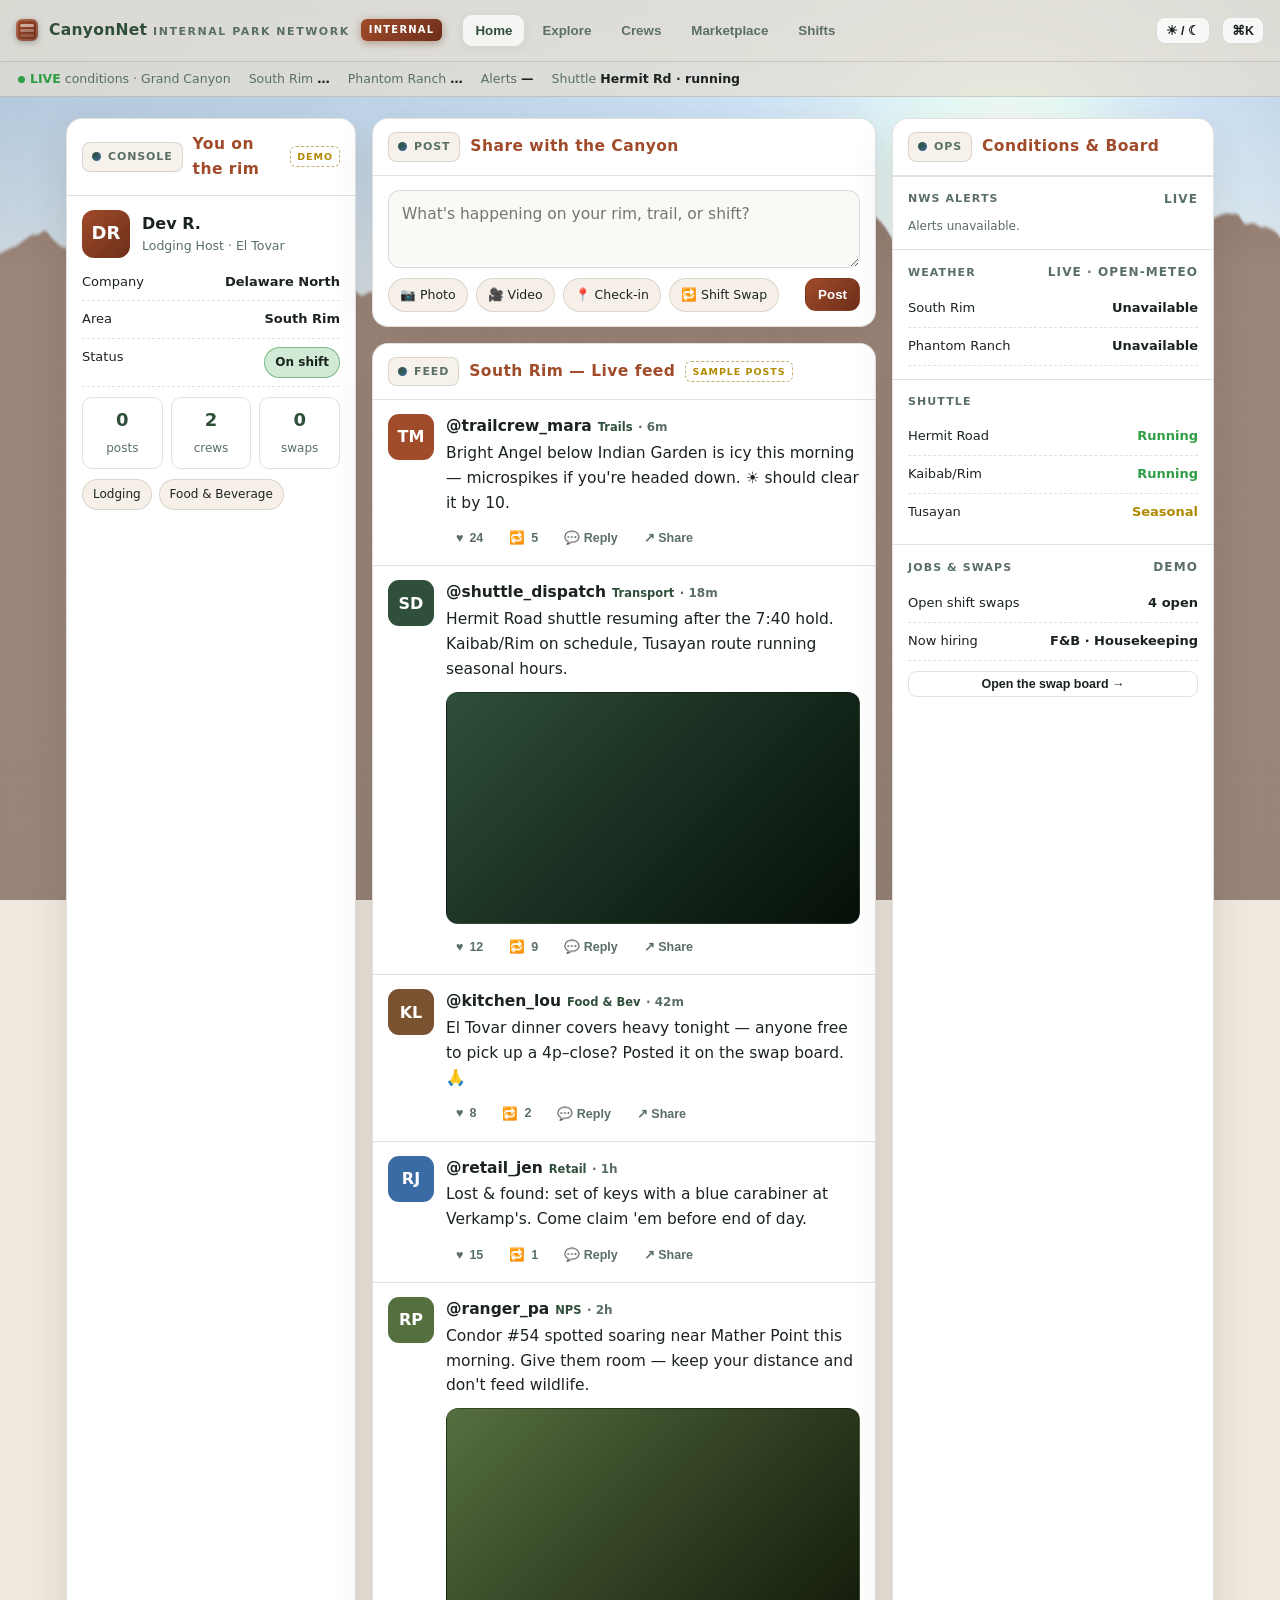
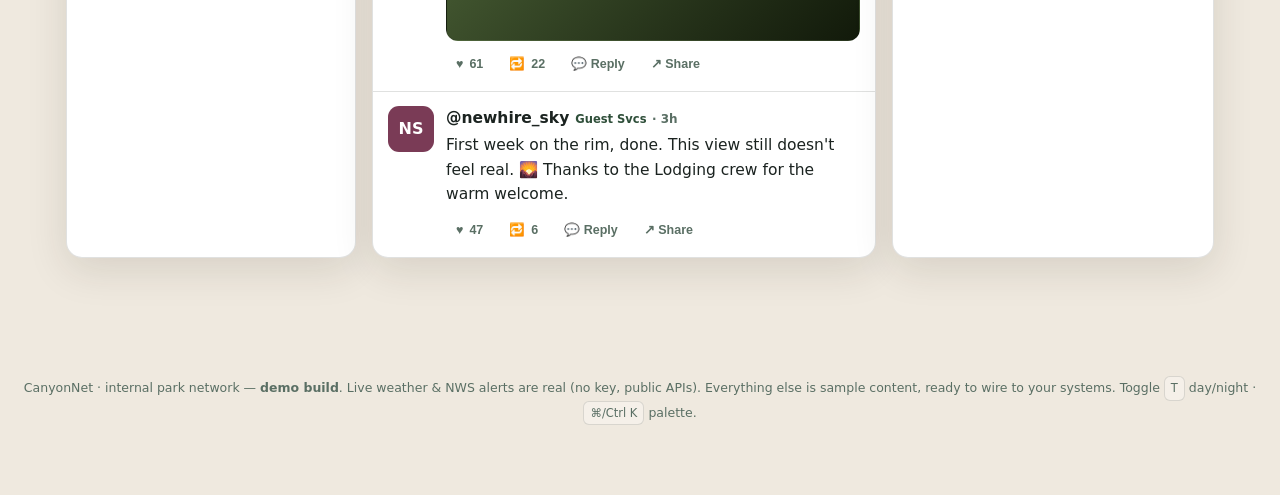
==== canyonOPs.html @ 60fa1580 "canyonOPs: WebGL canyon background + full internal-park-social build-out Rebuilt the ParkOps page in" ====
<!DOCTYPE html>
<html lang="en">
<head>
<meta charset="utf-8" />
<meta name="viewport" content="width=device-width, initial-scale=1" />
<title>CanyonNet — Internal Park Network</title>
<meta name="description" content="CanyonNet — the internal social + operations network for Grand Canyon park staff. Live conditions, crews, shift swaps, marketplace. Demo build." />
<style>
/* =====================================================
   CANYONNET — internal park social + ops
   earth palette · canyon strata · professional
   ===================================================== */
:root{
  --sky:#e9f4ff; --sage:#7aa17b; --juniper:#2f4f3a; --sand:#e6d7c3;
  --canyon:#a04b2a; --canyon-deep:#6d2e1a; --basalt:#1f2523; --paper:#f8f6f1;

  --bg:#efe9df; --bg-2:#e7dfd1; --fg:#1b2320; --muted:#5a6f64;
  --term:#ffffff; --border:rgba(35,45,40,.14);
  --accent1:#2f4f3a; --accent2:#a04b2a; --accent3:#3b6ba5;
  --ok:#2f9e44; --warn:#b08900; --err:#c92a2a;
  --card-shadow:0 12px 40px rgba(40,30,20,.12);
  --scrim:rgba(245,243,237,.46);   /* veil over the canyon so content reads */
}
[data-theme="night"]{
  --bg:#0e1311; --bg-2:#0b100e; --fg:#e9f4ef; --muted:#9fb0a8;
  --term:#121917; --border:rgba(220,235,225,.13);
  --accent1:#9ad9b4; --accent2:#ff9c6f; --accent3:#8cc2ff;
  --card-shadow:0 14px 44px rgba(0,0,0,.5);
  --scrim:rgba(10,14,12,.42);
}
*{box-sizing:border-box}
html,body{height:100%}
body{
  margin:0; color:var(--fg); overflow-x:hidden;
  font:15.5px/1.6 ui-sans-serif,system-ui,-apple-system,"Segoe UI",Roboto,Inter,Arial,"Noto Sans",sans-serif;
  background:var(--bg);
}
/* WebGL canyon sits behind everything; a CSS scrim keeps the UI readable */
#bg{position:fixed; inset:0; width:100%; height:100%; z-index:-2; display:block}
#bg-scrim{position:fixed; inset:0; z-index:-1; pointer-events:none; background:
  linear-gradient(180deg, color-mix(in oklab,var(--bg) 30%, transparent) 0%, var(--scrim) 30%, var(--scrim) 100%);}

/* NAV — park signage */
.nav{position:fixed; inset:0 0 auto 0; height:62px; display:flex; align-items:center; gap:12px;
  padding:0 16px; z-index:50; border-bottom:1px solid var(--border);
  background:color-mix(in oklab,var(--bg-2) 80%, transparent);
  -webkit-backdrop-filter:blur(12px) saturate(1.1); backdrop-filter:blur(12px) saturate(1.1)}
.brand{display:flex; align-items:center; gap:11px; font-weight:900; letter-spacing:.02em; color:var(--accent1)}
.brand .marker{width:22px; height:22px; border-radius:6px;
  background:linear-gradient(135deg,var(--canyon),var(--canyon-deep)); position:relative; flex:none;
  box-shadow:inset 0 0 0 2px rgba(255,255,255,.18), 0 2px 6px rgba(0,0,0,.25)}
.brand .marker::after{content:""; position:absolute; inset:5px 4px auto 4px; height:3px; border-radius:2px;
  background:rgba(255,255,255,.55); box-shadow:0 5px 0 rgba(255,255,255,.32), 0 10px 0 rgba(255,255,255,.18)}
.brand b{font-weight:900}
.brand .sub{font-weight:700; font-size:11px; letter-spacing:.14em; color:var(--muted); text-transform:uppercase}
.pill-internal{font-size:10px; font-weight:900; letter-spacing:.12em; text-transform:uppercase;
  color:#fff; background:linear-gradient(135deg,var(--canyon),var(--canyon-deep));
  padding:3px 8px; border-radius:6px; box-shadow:0 2px 8px rgba(110,46,26,.4)}
.tabs{display:flex; gap:4px; margin-left:8px}
.tab{border:1px solid transparent; background:transparent; color:var(--muted); border-radius:10px;
  padding:8px 12px; font-weight:800; cursor:pointer; transition:.15s}
.tab:hover{color:var(--fg); background:color-mix(in oklab,var(--term) 50%, transparent)}
.tab[aria-current="page"]{color:var(--accent1); background:color-mix(in oklab,var(--term) 70%, transparent);
  border-color:var(--border); box-shadow:0 2px 10px rgba(0,0,0,.06)}
.spacer{flex:1}
.btn{appearance:none; border:1px solid var(--border); color:var(--fg); border-radius:11px; padding:8px 12px;
  font-weight:800; cursor:pointer; background:color-mix(in oklab,var(--term) 78%, transparent); transition:.15s}
.btn:hover{border-color:color-mix(in oklab,var(--accent1) 45%, var(--border)); transform:translateY(-1px)}
.btn.primary{color:#fff; border-color:transparent; background:linear-gradient(135deg,var(--canyon),var(--canyon-deep))}
.btn.sm{padding:5px 9px; font-size:12.5px; border-radius:9px}

/* conditions strip — live, at a glance */
.strip{position:fixed; top:62px; left:0; right:0; z-index:40; display:flex; gap:18px; align-items:center;
  padding:7px 18px; font-size:12.5px; color:var(--muted); border-bottom:1px solid var(--border);
  background:color-mix(in oklab,var(--bg-2) 70%, transparent); backdrop-filter:blur(10px); overflow-x:auto; white-space:nowrap}
.strip b{color:var(--fg)} .strip .live{color:var(--ok); font-weight:900}
.strip .dotpulse{width:7px; height:7px; border-radius:50%; background:var(--ok); display:inline-block; margin-right:5px;
  box-shadow:0 0 0 0 color-mix(in oklab,var(--ok) 70%, transparent); animation:pulse 2.2s infinite}
@keyframes pulse{0%{box-shadow:0 0 0 0 color-mix(in oklab,var(--ok) 60%, transparent)}70%{box-shadow:0 0 0 7px transparent}100%{box-shadow:0 0 0 0 transparent}}

/* LAYOUT */
.main{display:grid; grid-template-columns:1fr; gap:16px; padding:118px 16px 90px; max-width:1180px; margin:0 auto; position:relative; z-index:1}
@media(min-width:980px){ .home{grid-template-columns:290px 1fr 322px} }
.view{display:none} .view.active{display:grid; gap:16px}

/* PANELS / CARDS */
.panel{border:1px solid var(--border); border-radius:16px; background:var(--term); box-shadow:var(--card-shadow)}
.panel>header{display:flex; align-items:center; gap:10px; padding:13px 15px; border-bottom:1px solid var(--border);
  font-weight:900; letter-spacing:.03em; color:var(--accent2)}
.panel .body{padding:14px 15px}
.badge{display:inline-flex; align-items:center; gap:7px; font-size:11px; font-weight:900; letter-spacing:.08em;
  padding:5px 9px; border-radius:8px; border:1px solid var(--border); color:var(--muted);
  background:color-mix(in oklab,var(--sand) 35%, transparent)}
[data-theme="night"] .badge{background:rgba(255,255,255,.05)}
.spark{width:9px; height:9px; border-radius:50%; background:radial-gradient(circle at 30% 30%,var(--accent1),var(--accent3))}
.demo-pill{font-size:9.5px; font-weight:900; letter-spacing:.1em; text-transform:uppercase; color:var(--warn);
  border:1px dashed color-mix(in oklab,var(--warn) 55%, var(--border)); padding:2px 6px; border-radius:6px}

/* console / profile */
.who{display:flex; gap:12px; align-items:center; margin-bottom:6px}
.who .avi{width:48px; height:48px; border-radius:12px; font-weight:900; color:#fff; display:grid; place-items:center; font-size:18px}
.who .name{font-weight:900; font-size:16px} .who .role{color:var(--muted); font-size:12.5px}
.kv{display:flex; justify-content:space-between; gap:8px; padding:8px 0; border-bottom:1px dashed var(--border); font-size:13px}
.kv:last-child{border-bottom:0}
.tag{display:inline-flex; align-items:center; gap:6px; font-size:12px; padding:5px 10px; border-radius:999px;
  border:1px solid var(--border); background:color-mix(in oklab,var(--sand) 38%, transparent)}
[data-theme="night"] .tag{background:rgba(255,255,255,.05)}
.tag.on{background:color-mix(in oklab,var(--ok) 22%, transparent); border-color:color-mix(in oklab,var(--ok) 45%, var(--border)); color:var(--fg)}
.chips{display:flex; flex-wrap:wrap; gap:7px; margin-top:10px}
.small{font-size:12px; color:var(--muted)}
.stat3{display:grid; grid-template-columns:repeat(3,1fr); gap:8px; margin-top:10px; text-align:center}
.stat3 div{border:1px solid var(--border); border-radius:10px; padding:8px 4px}
.stat3 b{display:block; font-size:18px; color:var(--accent1)}

/* COMPOSER */
.composer{display:grid; gap:10px}
.composer textarea{width:100%; min-height:78px; resize:vertical; border:1px solid var(--border); color:var(--fg);
  background:color-mix(in oklab,var(--paper) 65%, transparent); padding:11px 13px; border-radius:12px; outline:none; font:inherit}
.composer textarea:focus{border-color:color-mix(in oklab,var(--accent1) 50%, var(--border))}
.composer .row{display:flex; gap:10px; align-items:center; justify-content:space-between; flex-wrap:wrap}
.pill{display:inline-flex; align-items:center; gap:6px; padding:6px 11px; border:1px solid var(--border); border-radius:999px;
  background:color-mix(in oklab,var(--sand) 38%, transparent); font-size:12.5px; cursor:pointer; transition:.12s}
.pill:hover{border-color:color-mix(in oklab,var(--accent2) 50%, var(--border)); transform:translateY(-1px)}
[data-theme="night"] .pill{background:rgba(255,255,255,.05)}

/* FEED */
.post{display:grid; grid-template-columns:46px 1fr; gap:12px; padding:14px 15px; border-top:1px solid var(--border)}
.post:first-of-type{border-top:0}
.avi{width:46px; height:46px; border-radius:11px; display:grid; place-items:center; color:#fff; font-weight:900; font-size:16px; flex:none}
.handle{font-weight:900} .handle .div{font-weight:700; color:var(--accent1); font-size:11.5px; margin-left:6px}
.meta{color:var(--muted); font-size:12px; font-weight:600}
.post .text{white-space:pre-wrap; word-break:break-word; margin-top:2px}
.post .media{margin-top:10px; border:1px solid var(--border); border-radius:12px; overflow:hidden; aspect-ratio:16/9}
.actions{display:flex; gap:6px; margin-top:9px}
.icon-btn{border:1px solid transparent; background:transparent; color:var(--muted); border-radius:9px; padding:5px 9px;
  font-weight:800; font-size:12.5px; cursor:pointer; transition:.12s; display:inline-flex; gap:6px; align-items:center}
.icon-btn:hover{background:color-mix(in oklab,var(--sand) 40%, transparent); color:var(--fg)}
.icon-btn.liked{color:var(--canyon)}

/* widgets */
.widget{padding:13px 15px; border-top:1px solid var(--border)}
.widget:first-child{border-top:0}
.wtitle{display:flex; align-items:center; justify-content:space-between; font-size:11px; font-weight:900;
  letter-spacing:.1em; text-transform:uppercase; color:var(--muted); margin-bottom:8px}
.alert{font-size:13px; padding:8px 10px; border-radius:9px; border:1px solid color-mix(in oklab,var(--warn) 40%, var(--border));
  background:color-mix(in oklab,var(--warn) 12%, transparent); margin-bottom:6px}

/* grids for crews / marketplace / shifts */
.cardgrid{display:grid; grid-template-columns:repeat(auto-fill,minmax(248px,1fr)); gap:14px}
.tile{border:1px solid var(--border); border-radius:14px; background:var(--term); box-shadow:var(--card-shadow); padding:15px; transition:.15s}
.tile:hover{transform:translateY(-2px); border-color:color-mix(in oklab,var(--accent1) 35%, var(--border))}
.tile h3{margin:0 0 4px; font-size:16px}
.tile .crewicon{width:40px; height:40px; border-radius:11px; display:grid; place-items:center; color:#fff; font-size:20px; margin-bottom:10px}
.shiftrow{display:flex; align-items:center; gap:14px; padding:13px 15px; border-top:1px solid var(--border); flex-wrap:wrap}
.shiftrow:first-of-type{border-top:0}
.shiftrow .when{min-width:120px; font-weight:900}
.shiftrow .what{flex:1; min-width:170px} .shiftrow .what .small{margin-top:2px}
.price{font-weight:900; color:var(--accent2)}

/* command palette */
.palette{position:fixed; inset:0; display:grid; place-items:start center; padding-top:14vh;
  background:rgba(10,12,10,.4); backdrop-filter:blur(8px); z-index:80; opacity:0; pointer-events:none; transition:.15s}
.palette.open{opacity:1; pointer-events:auto}
.palette .panel{width:min(720px,92vw)}
.palette input{width:100%; padding:16px; border:0; outline:0; background:var(--term); color:var(--fg); font:inherit; font-size:16px; border-radius:16px 16px 0 0}
.result{padding:12px 16px; border-top:1px solid var(--border); display:flex; justify-content:space-between; align-items:center; cursor:pointer}
.result:hover{background:color-mix(in oklab,var(--sand) 35%, transparent)}
.kbd{display:inline-block; border:1px solid var(--border); border-radius:6px; padding:2px 6px; font-size:11.5px;
  background:color-mix(in oklab,var(--paper) 60%, transparent)}
[data-theme="night"] .kbd{background:rgba(255,255,255,.05)}

.reveal{opacity:0; transform:translateY(10px); transition:opacity .5s ease, transform .5s ease}
.reveal.in{opacity:1; transform:none}
footer{text-align:center; color:var(--muted); padding:28px 12px 70px; font-size:12.5px}
.fabs{position:fixed; right:14px; bottom:14px; display:grid; gap:10px; z-index:70}
.fab{border:1px solid var(--border); background:color-mix(in oklab,var(--term) 85%, transparent); color:var(--fg);
  border-radius:999px; padding:11px 14px; font-weight:800; cursor:pointer; box-shadow:var(--card-shadow)}
@media(min-width:980px){ .fabs{display:none} }
@media(prefers-reduced-motion:reduce){ *{animation:none!important; transition:none!important} }
</style>
</head>
<body>
<canvas id="bg" aria-hidden="true"></canvas>
<div id="bg-scrim" aria-hidden="true"></div>

<nav class="nav" role="navigation" aria-label="Primary">
  <div class="brand">
    <span class="marker"></span>
    <span><b>CanyonNet</b> <span class="sub">Internal Park Network</span></span>
    <span class="pill-internal">Internal</span>
  </div>
  <div class="tabs" role="tablist" id="tabs">
    <button class="tab" data-view="home" aria-current="page">Home</button>
    <button class="tab" data-view="explore">Explore</button>
    <button class="tab" data-view="crews">Crews</button>
    <button class="tab" data-view="marketplace">Marketplace</button>
    <button class="tab" data-view="shifts">Shifts</button>
  </div>
  <div class="spacer"></div>
  <button id="btnTheme" class="btn sm" title="Toggle Day/Night (T)">☀︎ / ☾</button>
  <button id="btnPalette" class="btn sm" title="Command Palette (⌘/Ctrl+K)">⌘K</button>
</nav>

<div class="strip" id="strip" aria-label="Live conditions">
  <span><span class="dotpulse"></span><span class="live">LIVE</span> conditions · Grand Canyon</span>
  <span>South Rim <b id="sx">…</b></span>
  <span>Phantom Ranch <b id="px">…</b></span>
  <span>Alerts <b id="ax">…</b></span>
  <span>Shuttle <b id="hx">Hermit Rd · running</b></span>
  <span class="small" id="upd"></span>
</div>

<main class="main" id="app">
  <!-- ============ HOME ============ -->
  <div class="view home active" id="view-home">
    <!-- LEFT: console -->
    <aside class="panel reveal">
      <header><span class="badge"><span class="spark"></span> CONSOLE</span> You on the rim <span class="demo-pill" title="Sample profile">demo</span></header>
      <div class="body">
        <div class="who">
          <div class="avi" id="meAvi"></div>
          <div><div class="name" id="meName"></div><div class="role" id="meRole"></div></div>
        </div>
        <div class="kv"><span>Company</span><strong id="meCo"></strong></div>
        <div class="kv"><span>Area</span><strong id="meArea"></strong></div>
        <div class="kv"><span>Status</span><strong class="tag on" id="meStatus"></strong></div>
        <div class="stat3">
          <div><b id="stPosts">0</b><span class="small">posts</span></div>
          <div><b id="stCrews">0</b><span class="small">crews</span></div>
          <div><b id="stSwaps">0</b><span class="small">swaps</span></div>
        </div>
        <div class="chips" id="meCrews"></div>
      </div>
    </aside>

    <!-- CENTER: composer + feed -->
    <section style="display:grid; gap:16px">
      <article class="panel reveal">
        <header><span class="badge"><span class="spark"></span> POST</span> Share with the Canyon</header>
        <div class="body composer">
          <textarea id="composer" placeholder="What's happening on your rim, trail, or shift?"></textarea>
          <div class="row">
            <div style="display:flex; gap:8px; flex-wrap:wrap">
              <span class="pill" data-tag="📷 Photo">📷 Photo</span>
              <span class="pill" data-tag="🎥 Video">🎥 Video</span>
              <span class="pill" data-tag="📍 Check-in">📍 Check-in</span>
              <span class="pill" data-tag="🔁 Shift Swap">🔁 Shift Swap</span>
            </div>
            <button class="btn primary" id="postBtn">Post</button>
          </div>
        </div>
      </article>

      <article class="panel reveal">
        <header><span class="badge"><span class="spark"></span> FEED</span> South Rim — Live feed <span class="demo-pill">sample posts</span></header>
        <div id="feed"></div>
      </article>
    </section>

    <!-- RIGHT: ops -->
    <aside class="panel reveal">
      <header><span class="badge"><span class="spark"></span> OPS</span> Conditions &amp; Board</header>
      <div class="widget">
        <div class="wtitle">NWS Alerts <span class="small">live</span></div>
        <div id="alertsList" class="small">Loading alerts…</div>
      </div>
      <div class="widget">
        <div class="wtitle">Weather <span class="small">live · Open-Meteo</span></div>
        <div class="kv"><span>South Rim</span><strong id="wxSouth">…</strong></div>
        <div class="kv"><span>Phantom Ranch</span><strong id="wxPhantom">…</strong></div>
        <div class="small" id="wxUpdated"></div>
      </div>
      <div class="widget">
        <div class="wtitle">Shuttle</div>
        <div class="kv"><span>Hermit Road</span><strong style="color:var(--ok)">Running</strong></div>
        <div class="kv"><span>Kaibab/Rim</span><strong style="color:var(--ok)">Running</strong></div>
        <div class="kv"><span>Tusayan</span><strong style="color:var(--warn)">Seasonal</strong></div>
      </div>
      <div class="widget">
        <div class="wtitle">Jobs &amp; Swaps <span class="small">demo</span></div>
        <div class="kv"><span>Open shift swaps</span><strong id="wSwaps">—</strong></div>
        <div class="kv"><span>Now hiring</span><strong>F&amp;B · Housekeeping</strong></div>
        <button class="btn sm" style="margin-top:10px; width:100%" data-goto="shifts">Open the swap board →</button>
      </div>
    </aside>
  </div>

  <!-- ============ EXPLORE ============ -->
  <div class="view" id="view-explore">
    <article class="panel reveal">
      <header><span class="badge"><span class="spark"></span> EXPLORE</span> Across the park <span class="demo-pill">demo</span></header>
      <div class="body">
        <div class="wtitle">Trending on the rim</div>
        <div class="chips" id="trending"></div>
        <div class="wtitle" style="margin-top:16px">Divisions</div>
        <div class="cardgrid" id="exploreCrews"></div>
      </div>
    </article>
  </div>

  <!-- ============ CREWS ============ -->
  <div class="view" id="view-crews">
    <article class="panel reveal">
      <header><span class="badge"><span class="spark"></span> CREWS</span> Your divisions &amp; teams <span class="demo-pill">demo</span></header>
      <div class="body"><div class="cardgrid" id="crews"></div></div>
    </article>
  </div>

  <!-- ============ MARKETPLACE ============ -->
  <div class="view" id="view-marketplace">
    <article class="panel reveal">
      <header><span class="badge"><span class="spark"></span> MARKETPLACE</span> Employee classifieds <span class="demo-pill">demo</span></header>
      <div class="body"><div class="cardgrid" id="market"></div></div>
    </article>
  </div>

  <!-- ============ SHIFTS ============ -->
  <div class="view" id="view-shifts">
    <article class="panel reveal">
      <header><span class="badge"><span class="spark"></span> SHIFTS</span> Shift-swap board <span class="demo-pill">demo</span></header>
      <div id="shifts"></div>
    </article>
  </div>
</main>

<footer>
  CanyonNet · internal park network — <b>demo build</b>. Live weather &amp; NWS alerts are real (no key, public APIs). Everything else is sample content, ready to wire to your systems.
  Toggle <span class="kbd">T</span> day/night · <span class="kbd">⌘/Ctrl K</span> palette.
</footer>

<div class="fabs">
  <button class="fab" id="fabTheme">☀︎/☾</button>
  <button class="fab" id="fabPalette">⌘K</button>
</div>

<div class="palette" id="palette" aria-hidden="true">
  <div class="panel">
    <input id="palInput" placeholder="Jump to: home, explore, crews, marketplace, shifts · night/day…" aria-label="Command" />
    <div id="palResults"></div>
  </div>
</div>

<script>
/* =========================================================
   1. WebGL canyon background — layered ridge silhouettes
      receding into haze, soft sun, drifting dust.
      Day/night aware, subtle mouse parallax, perf-capped.
   ========================================================= */
(function(){
  const cv = document.getElementById('bg');
  const gl = cv.getContext('webgl', {antialias:false, alpha:false, powerPreference:'low-power'});
  if(!gl){ document.body.style.background='linear-gradient(180deg,var(--bg),var(--bg-2))'; return; }

  const vsrc = `attribute vec2 p; void main(){ gl_Position = vec4(p,0.,1.); }`;
  const fsrc = `
  precision highp float;
  uniform vec2 res; uniform float t; uniform float night; uniform vec2 mouse;

  float hash(float n){ return fract(sin(n)*43758.5453123); }
  float vnoise(float x){ float i=floor(x), f=fract(x); float u=f*f*(3.-2.*f);
    return mix(hash(i), hash(i+1.), u); }
  float fbm(float x){ float s=0., a=.5; for(int i=0;i<5;i++){ s+=a*vnoise(x); x*=2.02; a*=.5; } return s; }

  void main(){
    vec2 uv = gl_FragCoord.xy/res;            // 0..1, y up
    float aspect = res.x/res.y;

    // ---- sky gradient (day vs night) ----
    vec3 dayTop = vec3(0.62,0.78,0.95), dayHaze = vec3(0.93,0.86,0.74);
    vec3 nitTop = vec3(0.03,0.05,0.08), nitHaze = vec3(0.10,0.12,0.14);
    vec3 top  = mix(dayTop, nitTop, night);
    vec3 haze = mix(dayHaze, nitHaze, night);
    vec3 col = mix(haze, top, smoothstep(0.18, 1.0, uv.y));

    // ---- sun / moon glow ----
    vec2 sun = vec2(0.78 + mouse.x*0.02, 0.82);
    float d = distance(vec2(uv.x*aspect, uv.y), vec2(sun.x*aspect, sun.y));
    vec3 sunCol = mix(vec3(1.0,0.96,0.86), vec3(0.7,0.78,0.95), night);
    col += sunCol * (0.35*exp(-d*6.0) + 0.12*exp(-d*1.6)) * (1.0-0.4*night);

    // ---- layered canyon ridges, far -> near ----
    // each layer: a noisy horizon line; below it = strata color, hazed by depth.
    const int N = 6;
    for(int i=0;i<N;i++){
      float fi = float(i);
      float depth = fi/float(N-1);                 // 0 far .. 1 near
      float par = (mouse.x-0.5) * (0.012 + depth*0.05); // parallax
      float drift = t*0.006*(0.3+depth);
      float freq = 2.2 + fi*1.7;
      float base = 0.30 + 0.085*fi;                // higher layers sit lower
      float h = base + (0.10 - depth*0.02) * (fbm((uv.x+par+drift)*freq + fi*13.7) - 0.5)*2.0;
      float edge = smoothstep(h+0.004, h-0.004, uv.y); // 1 below the ridge
      // strata palette from rim (sandy) down to deep canyon
      vec3 near = mix(vec3(0.63,0.40,0.24), vec3(0.34,0.18,0.11), depth);
      vec3 far  = mix(vec3(0.55,0.45,0.40), vec3(0.20,0.13,0.10), depth);
      vec3 rock = mix(far, near, depth);
      rock = mix(rock, rock*vec3(0.5,0.55,0.6), night*0.7);  // cool the rock at night
      // depth haze: far layers blend toward the sky haze
      rock = mix(haze*mix(1.0,0.5,night), rock, 0.30+0.70*depth);
      col = mix(col, rock, edge);
    }

    // ---- drifting dust / grain ----
    float g = vnoise((uv.x*res.x + floor(t*30.0))*0.7) * vnoise((uv.y*res.y)*1.3);
    col += (g-0.5)*0.018;

    // gentle vignette
    col *= 1.0 - 0.18*pow(distance(uv, vec2(0.5))*1.25, 2.0);

    gl_FragColor = vec4(col, 1.0);
  }`;

  function sh(type, src){ const s=gl.createShader(type); gl.shaderSource(s,src); gl.compileShader(s);
    if(!gl.getShaderParameter(s,gl.COMPILE_STATUS)) console.warn(gl.getShaderInfoLog(s)); return s; }
  const prog = gl.createProgram();
  gl.attachShader(prog, sh(gl.VERTEX_SHADER, vsrc));
  gl.attachShader(prog, sh(gl.FRAGMENT_SHADER, fsrc));
  gl.linkProgram(prog); gl.useProgram(prog);
  const buf = gl.createBuffer(); gl.bindBuffer(gl.ARRAY_BUFFER, buf);
  gl.bufferData(gl.ARRAY_BUFFER, new Float32Array([-1,-1, 3,-1, -1,3]), gl.STATIC_DRAW);
  const loc = gl.getAttribLocation(prog,'p'); gl.enableVertexAttribArray(loc); gl.vertexAttribPointer(loc,2,gl.FLOAT,false,0,0);
  const uRes=gl.getUniformLocation(prog,'res'), uT=gl.getUniformLocation(prog,'t'),
        uNight=gl.getUniformLocation(prog,'night'), uMouse=gl.getUniformLocation(prog,'mouse');

  let mx=0.5, my=0.5, mtx=0.5;
  addEventListener('mousemove', e=>{ mtx = e.clientX/innerWidth; }, {passive:true});
  let dpr=Math.min(devicePixelRatio||1, 1.6);
  function resize(){ cv.width=Math.floor(innerWidth*dpr); cv.height=Math.floor(innerHeight*dpr);
    gl.viewport(0,0,cv.width,cv.height); }
  addEventListener('resize', resize); resize();

  let running=true; document.addEventListener('visibilitychange', ()=>{ running=!document.hidden; if(running) loop(0); });
  const start=performance.now();
  function loop(now){
    if(!running) return;
    mx += (mtx-mx)*0.04;                              // ease parallax
    const night = document.documentElement.getAttribute('data-theme')==='night' ? 1.0 : 0.0;
    // smooth night transition
    loop._n = (loop._n===undefined)? night : loop._n + (night-loop._n)*0.06;
    gl.uniform2f(uRes, cv.width, cv.height);
    gl.uniform1f(uT, (now-start)/1000);
    gl.uniform1f(uNight, loop._n);
    gl.uniform2f(uMouse, mx, my);
    gl.drawArrays(gl.TRIANGLES,0,3);
    requestAnimationFrame(loop);
  }
  requestAnimationFrame(loop);
})();

/* =========================================================
   2. Demo data  (sample only — wire to real systems later)
   ========================================================= */
const ME = { name:"Dev R.", initials:"DR", role:"Lodging Host · El Tovar",
  company:"Delaware North", area:"South Rim", status:"On shift",
  color:"linear-gradient(135deg,#a04b2a,#6d2e1a)", crews:["Lodging","Food & Beverage"] };

const COLORS = ["#a04b2a","#2f4f3a","#3b6ba5","#7a5230","#566f3f","#7a3b56","#3f6f6a"];
let POSTS = [
  {h:"trailcrew_mara", n:"Mara K.", div:"Trails", c:0, t:"6m",
    x:"Bright Angel below Indian Garden is icy this morning — microspikes if you're headed down. ☀️ should clear it by 10.", l:24, r:5, media:0},
  {h:"shuttle_dispatch", n:"Ops Note", div:"Transport", c:1, t:"18m",
    x:"Hermit Road shuttle resuming after the 7:40 hold. Kaibab/Rim on schedule, Tusayan route running seasonal hours.", l:12, r:9, media:1},
  {h:"kitchen_lou", n:"Lou P.", div:"Food & Bev", c:3, t:"42m",
    x:"El Tovar dinner covers heavy tonight — anyone free to pick up a 4p–close? Posted it on the swap board. 🙏", l:8, r:2, media:0},
  {h:"retail_jen", n:"Jen A.", div:"Retail", c:2, t:"1h",
    x:"Lost & found: set of keys with a blue carabiner at Verkamp's. Come claim 'em before end of day.", l:15, r:1, media:0},
  {h:"ranger_pa", n:"Ranger Pa", div:"NPS", c:4, t:"2h",
    x:"Condor #54 spotted soaring near Mather Point this morning. Give them room — keep your distance and don't feed wildlife.", l:61, r:22, media:1},
  {h:"newhire_sky", n:"Sky T.", div:"Guest Svcs", c:5, t:"3h",
    x:"First week on the rim, done. This view still doesn't feel real. 🌄 Thanks to the Lodging crew for the warm welcome.", l:47, r:6, media:0},
];

const CREWS = [
  {n:"Lodging & Front Desk", i:"🏨", m:128, c:0, d:"El Tovar · Bright Angel · Maswik · Yavapai"},
  {n:"Food & Beverage", i:"🍽️", m:163, c:1, d:"Dining rooms, cafés, delis & catering"},
  {n:"Trails & Maintenance", i:"⛏️", m:54, c:2, d:"Rim trails, facilities & grounds"},
  {n:"Shuttle & Transport", i:"🚌", m:39, c:3, d:"Hermit · Kaibab/Rim · Village · Tusayan"},
  {n:"Retail & Gifts", i:"🛍️", m:71, c:4, d:"Verkamp's, gift shops & galleries"},
  {n:"Guest Services", i:"🛎️", m:96, c:5, d:"Concierge, tours & the front line"},
  {n:"Housekeeping", i:"🧺", m:142, c:6, d:"Rooms, public spaces & laundry"},
];

const MARKET = [
  {t:"Dorm room swap", p:"South Rim → Trailer Village", by:"@kitchen_lou", tag:"Housing", c:1},
  {t:"Osprey Atmos 48L pack", p:"$90", by:"@trailcrew_mara", tag:"Gear", c:2},
  {t:"Rideshare to Flagstaff", p:"Fri 5pm · 2 seats", by:"@retail_jen", tag:"Rides", c:4},
  {t:"Mini fridge, works great", p:"$40", by:"@newhire_sky", tag:"For sale", c:5},
  {t:"ISO winter boots W9", p:"Will trade / buy", by:"@shuttle_dispatch", tag:"Wanted", c:3},
  {t:"Free firewood, Mather lot", p:"Free", by:"@ranger_pa", tag:"Free", c:0},
];

let SHIFTS = [
  {w:"Sat · 4p–close", what:"El Tovar Dining — server", by:"@kitchen_lou", div:"Food & Bev", c:1, claimed:false},
  {w:"Sun · 6a–2p", what:"Bright Angel — front desk", by:"@lodging_ria", div:"Lodging", c:0, claimed:false},
  {w:"Wed · 5:30a", what:"Hermit Road — shuttle driver", by:"@shuttle_dispatch", div:"Transport", c:3, claimed:false},
  {w:"Thu · 10a–6p", what:"Verkamp's — retail floor", by:"@retail_jen", div:"Retail", c:4, claimed:false},
];

const TRENDING = ["#brightangel","#shuttlestatus","#shiftswap","#sunrisepoint","#condorwatch","#newhires","#phantomranch","#rimtrail","#staffhousing","#monsoonseason"];

/* =========================================================
   3. Render
   ========================================================= */
const $ = s=>document.querySelector(s), $$=s=>[...document.querySelectorAll(s)];
const avi = (initials,color,size)=>`<div class="avi" style="background:${color}; width:${size||46}px;height:${size||46}px">${initials}</div>`;
const ini = h => h.replace(/[@_]/g,' ').trim().split(' ').slice(0,2).map(w=>w[0]?.toUpperCase()||'').join('');

function renderMe(){
  $('#meAvi').style.background = ME.color; $('#meAvi').textContent = ME.initials;
  $('#meName').textContent = ME.name; $('#meRole').textContent = ME.role;
  $('#meCo').textContent = ME.company; $('#meArea').textContent = ME.area; $('#meStatus').textContent = ME.status;
  $('#meCrews').innerHTML = ME.crews.map(c=>`<span class="tag">${c}</span>`).join('');
  $('#stCrews').textContent = ME.crews.length;
}
function postHTML(p){
  const media = p.media ? `<div class="media" style="background:linear-gradient(135deg, ${COLORS[p.c]}, color-mix(in oklab, ${COLORS[p.c]} 40%, #000))"></div>` : '';
  return `<div class="post">
    ${avi(ini('@'+p.h), COLORS[p.c])}
    <div>
      <div class="handle">@${p.h}<span class="div">${p.div}</span> <span class="meta">· ${p.t}</span></div>
      <div class="text">${escapeHTML(p.x)}</div>${media}
      <div class="actions" data-h="${p.h}">
        <button class="icon-btn act-like">♥ <span>${p.l}</span></button>
        <button class="icon-btn">🔁 <span>${p.r}</span></button>
        <button class="icon-btn">💬 ${p.c2||'Reply'}</button>
        <button class="icon-btn">↗ Share</button>
      </div>
    </div></div>`;
}
function renderFeed(){ $('#feed').innerHTML = POSTS.map(postHTML).join(''); $('#stPosts').textContent = POSTS.filter(p=>p.mine).length; }
function renderCrews(){
  const html = CREWS.map(c=>`<div class="tile">
    <div class="crewicon" style="background:${COLORS[c.c]}">${c.i}</div>
    <h3>${c.n}</h3><div class="small">${c.d}</div>
    <div style="margin-top:10px; display:flex; justify-content:space-between; align-items:center">
      <span class="tag">${c.m} members</span>
      <button class="btn sm">${ME.crews.some(x=>c.n.includes(x))?'Joined ✓':'Join'}</button>
    </div></div>`).join('');
  $('#crews').innerHTML = html; $('#exploreCrews').innerHTML = html;
}
function renderMarket(){
  $('#market').innerHTML = MARKET.map(m=>`<div class="tile">
    <div style="display:flex; justify-content:space-between; align-items:start; gap:8px">
      <h3>${m.t}</h3><span class="tag">${m.tag}</span></div>
    <div class="price" style="margin:6px 0">${m.p}</div>
    <div class="small">Posted by ${m.by}</div>
    <button class="btn sm" style="margin-top:10px; width:100%">Message</button>
  </div>`).join('');
}
function renderShifts(){
  $('#shifts').innerHTML = SHIFTS.map((s,idx)=>`<div class="shiftrow">
    <div class="when">${s.w}</div>
    <div class="what">${s.what}<div class="small">${s.div} · offered by ${s.by}</div></div>
    <button class="btn ${s.claimed?'':'primary'} sm claim" data-i="${idx}" ${s.claimed?'disabled':''}>${s.claimed?'Claimed ✓':'Claim swap'}</button>
  </div>`).join('');
  const open = SHIFTS.filter(s=>!s.claimed).length;
  $('#wSwaps').textContent = open + ' open'; $('#stSwaps').textContent = SHIFTS.filter(s=>s.claimed).length;
}
function renderExplore(){ $('#trending').innerHTML = TRENDING.map(t=>`<span class="tag">${t}</span>`).join(''); }
function escapeHTML(s){ return s.replace(/[&<>]/g, c=>({'&':'&amp;','<':'&lt;','>':'&gt;'}[c])); }

/* =========================================================
   4. Interactions
   ========================================================= */
// post composer
$('#postBtn').onclick = ()=>{
  const ta=$('#composer'); const txt=ta.value.trim(); if(!txt) return;
  POSTS.unshift({h:ME.name.toLowerCase().replace(/[^a-z]/g,'')||'me', n:ME.name, div:ME.crews[0], c:0, t:'now', x:txt, l:0, r:0, media:0, mine:true});
  ta.value=''; renderFeed();
};
$$('.pill[data-tag]').forEach(p=>p.onclick=()=>{ const ta=$('#composer'); ta.value=(ta.value+' '+p.dataset.tag).trim()+' '; ta.focus(); });
// like (event delegation)
$('#feed').addEventListener('click', e=>{
  const b=e.target.closest('.act-like'); if(!b) return;
  const span=b.querySelector('span'); const liked=b.classList.toggle('liked');
  span.textContent = (+span.textContent) + (liked?1:-1);
});
// claim shift
$('#shifts').addEventListener('click', e=>{
  const b=e.target.closest('.claim'); if(!b) return;
  SHIFTS[+b.dataset.i].claimed=true; renderShifts();
});

/* =========================================================
   5. Tabs / views + palette + theme
   ========================================================= */
function show(view){
  $$('.view').forEach(v=>v.classList.toggle('active', v.id==='view-'+view));
  $$('.tab').forEach(t=>t.setAttribute('aria-current', t.dataset.view===view?'page':'false'));
  $$('.reveal').forEach(el=>{ if(el.offsetParent!==null) requestAnimationFrame(()=>el.classList.add('in')); });
  window.scrollTo({top:0, behavior:'smooth'});
}
$('#tabs').addEventListener('click', e=>{ const t=e.target.closest('.tab'); if(t) show(t.dataset.view); });
document.addEventListener('click', e=>{ const g=e.target.closest('[data-goto]'); if(g) show(g.dataset.goto); });

const root=document.documentElement;
function setTheme(n){ if(n==='night') root.setAttribute('data-theme','night'); else root.removeAttribute('data-theme'); localStorage.setItem('canyon_theme',n); }
const saved=localStorage.getItem('canyon_theme'); if(saved) setTheme(saved);
function toggleTheme(){ setTheme(root.getAttribute('data-theme')==='night'?'day':'night'); }
$('#btnTheme').onclick=toggleTheme; $('#fabTheme').onclick=toggleTheme;
addEventListener('keydown', e=>{ if(e.key.toLowerCase()==='t' && !e.metaKey && !e.ctrlKey && e.target.tagName!=='TEXTAREA' && e.target.tagName!=='INPUT') toggleTheme(); });

const palette=$('#palette'), palInput=$('#palInput'), palResults=$('#palResults');
const CMDS=[['Go: Home','home'],['Go: Explore','explore'],['Go: Crews','crews'],['Go: Marketplace','marketplace'],['Go: Shifts','shifts'],['Toggle Night','__night'],['Toggle Day','__day']];
function openPal(){ palette.classList.add('open'); palInput.value=''; renderPal(CMDS); palInput.focus(); }
function closePal(){ palette.classList.remove('open'); }
function renderPal(items){ palResults.innerHTML=items.map(c=>`<div class="result" data-cmd="${c[1]}">${c[0]}<span class="kbd">↵</span></div>`).join('')||'<div class="result">No matches</div>'; }
$('#btnPalette').onclick=openPal; $('#fabPalette').onclick=openPal;
addEventListener('keydown', e=>{ if((e.ctrlKey||e.metaKey)&&e.key.toLowerCase()==='k'){ e.preventDefault(); openPal(); } if(e.key==='Escape') closePal(); });
palInput.addEventListener('input', ()=>{ const q=palInput.value.toLowerCase(); renderPal(CMDS.filter(c=>c[0].toLowerCase().includes(q))); });
palResults.addEventListener('click', e=>{ const r=e.target.closest('.result'); if(r&&r.dataset.cmd) runCmd(r.dataset.cmd); });
palInput.addEventListener('keydown', e=>{ if(e.key==='Enter'){ const r=palResults.querySelector('.result[data-cmd]'); if(r) runCmd(r.dataset.cmd); }});
function runCmd(c){ closePal(); if(c==='__night') setTheme('night'); else if(c==='__day') setTheme('day'); else show(c); }

/* =========================================================
   6. LIVE data — weather (Open-Meteo) + alerts (NWS). No keys.
   ========================================================= */
async function loadWeather(){
  try{
    const tz=Intl.DateTimeFormat().resolvedOptions().timeZone||'America/Phoenix';
    const pts=[{id:'wxSouth',s:'sx',lat:36.0544,lon:-112.1401},{id:'wxPhantom',s:'px',lat:36.0986,lon:-112.0969}];
    for(const p of pts){
      const u=`https://api.open-meteo.com/v1/forecast?latitude=${p.lat}&longitude=${p.lon}&current=temperature_2m,wind_speed_10m&daily=temperature_2m_max,temperature_2m_min&temperature_unit=fahrenheit&wind_speed_unit=mph&timezone=${encodeURIComponent(tz)}`;
      const j=await (await fetch(u)).json();
      const t=Math.round(j.current.temperature_2m), w=Math.round(j.current.wind_speed_10m);
      const hi=Math.round(j.daily.temperature_2m_max[0]), lo=Math.round(j.daily.temperature_2m_min[0]);
      const full=`${t}°F (H ${hi}/L ${lo}) · wind ${w} mph`, brief=`${t}°F`;
      $('#'+p.id).textContent=full; const s=$('#'+p.s); if(s) s.textContent=brief;
      $('#wxUpdated').textContent='Updated '+new Date().toLocaleTimeString();
      $('#upd').textContent='· updated '+new Date().toLocaleTimeString();
    }
  }catch(err){ ['wxSouth','wxPhantom'].forEach(i=>$('#'+i).textContent='Unavailable'); }
}
async function loadAlerts(){
  const el=$('#alertsList');
  try{
    const j=await (await fetch('https://api.weather.gov/alerts/active?point=36.0544,-112.1401',{headers:{'Accept':'application/geo+json'}})).json();
    const f=(j.features||[]).slice(0,4);
    if(!f.length){ el.innerHTML='<span style="color:var(--ok)">✓ No active alerts.</span>'; $('#ax').textContent='none'; return; }
    el.innerHTML=f.map(a=>`<div class="alert">${a.properties?.event||'Alert'} — <span class="small">${a.properties?.headline||''}</span></div>`).join('');
    $('#ax').textContent=f.length+' active';
  }catch(err){ el.textContent='Alerts unavailable.'; $('#ax').textContent='—'; }
}

/* =========================================================
   7. Boot
   ========================================================= */
renderMe(); renderFeed(); renderCrews(); renderMarket(); renderShifts(); renderExplore();
$$('.reveal').forEach(el=>requestAnimationFrame(()=>el.classList.add('in')));
loadWeather(); loadAlerts();
setInterval(loadWeather, 10*60*1000); setInterval(loadAlerts, 15*60*1000);
</script>
</body>
</html>
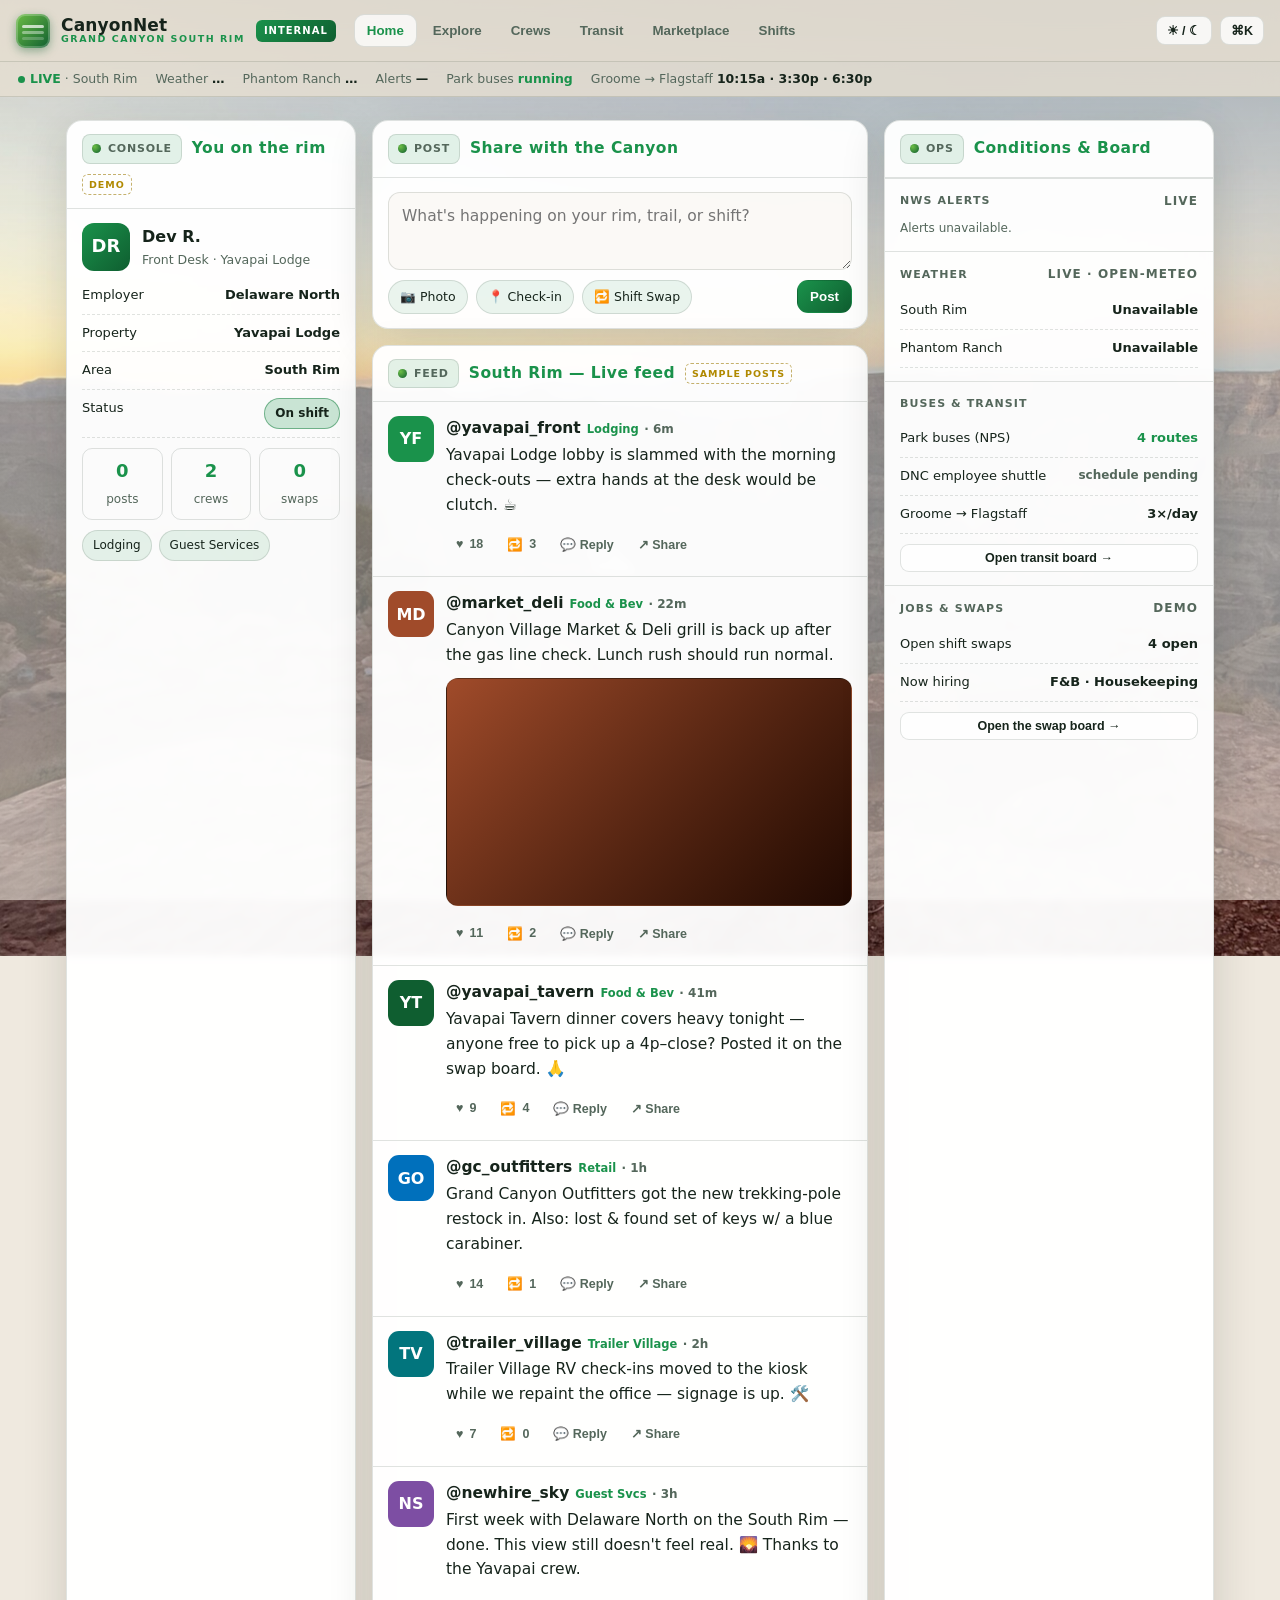
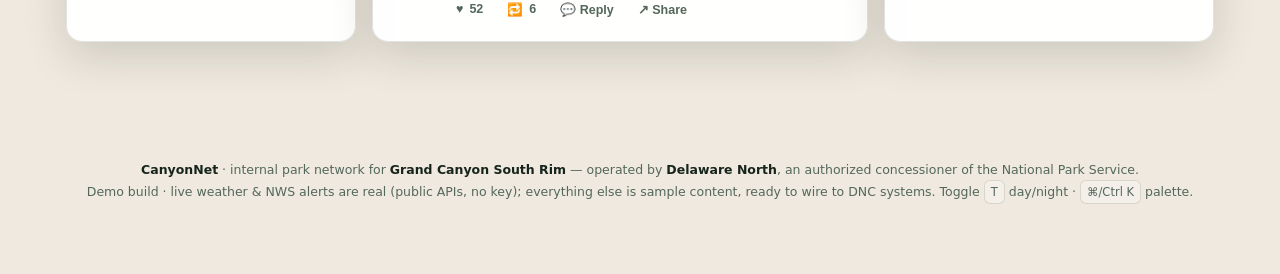
==== commit b54e8e58: "canyonOPs: DNC Grand Canyon branding, real-photo backgrounds, transit split, responsive - Delaware N" ====
--- a/canyonOPs.html
+++ b/canyonOPs.html
@@ -2,109 +2,113 @@
 <html lang="en">
 <head>
 <meta charset="utf-8" />
-<meta name="viewport" content="width=device-width, initial-scale=1" />
-<title>CanyonNet — Internal Park Network</title>
-<meta name="description" content="CanyonNet — the internal social + operations network for Grand Canyon park staff. Live conditions, crews, shift swaps, marketplace. Demo build." />
+<meta name="viewport" content="width=device-width, initial-scale=1, viewport-fit=cover" />
+<title>CanyonNet — Grand Canyon South Rim · Internal Park Network</title>
+<meta name="description" content="CanyonNet — the internal social + operations network for Grand Canyon South Rim staff. Operated by Delaware North. Live conditions, crews, shift swaps, transit, marketplace. Demo build." />
 <style>
 /* =====================================================
    CANYONNET — internal park social + ops
-   earth palette · canyon strata · professional
+   Delaware North · Grand Canyon South Rim branding
    ===================================================== */
 :root{
-  --sky:#e9f4ff; --sage:#7aa17b; --juniper:#2f4f3a; --sand:#e6d7c3;
-  --canyon:#a04b2a; --canyon-deep:#6d2e1a; --basalt:#1f2523; --paper:#f8f6f1;
-
-  --bg:#efe9df; --bg-2:#e7dfd1; --fg:#1b2320; --muted:#5a6f64;
-  --term:#ffffff; --border:rgba(35,45,40,.14);
-  --accent1:#2f4f3a; --accent2:#a04b2a; --accent3:#3b6ba5;
-  --ok:#2f9e44; --warn:#b08900; --err:#c92a2a;
-  --card-shadow:0 12px 40px rgba(40,30,20,.12);
-  --scrim:rgba(245,243,237,.46);   /* veil over the canyon so content reads */
+  /* Delaware North brand */
+  --dnc:#1a924b; --dnc-bright:#6cbd45; --dnc-deep:#0f5e30; --dnc-blue:#0070bc; --dnc-teal:#02757d;
+  /* canyon warmth (secondary) */
+  --canyon:#a04b2a; --canyon-deep:#6d2e1a; --sand:#e6d7c3; --paper:#f8f6f1;
+  /* park bus route colors */
+  --r-blue:#2f6fb0; --r-orange:#e08a1e; --r-red:#c0392b; --r-purple:#7d4ea3;
+
+  --bg:#efe9df; --bg-2:#e7dfd1; --fg:#16241b; --muted:#54675b;
+  --term:#ffffff; --border:rgba(20,40,28,.13);
+  --accent1:var(--dnc); --accent2:var(--canyon); --accent3:var(--dnc-blue);
+  --ok:#1a924b; --warn:#b08900; --err:#c92a2a;
+  --card-shadow:0 14px 44px rgba(30,40,25,.16);
+  --scrim:rgba(244,242,235,.50);
 }
 [data-theme="night"]{
-  --bg:#0e1311; --bg-2:#0b100e; --fg:#e9f4ef; --muted:#9fb0a8;
-  --term:#121917; --border:rgba(220,235,225,.13);
-  --accent1:#9ad9b4; --accent2:#ff9c6f; --accent3:#8cc2ff;
-  --card-shadow:0 14px 44px rgba(0,0,0,.5);
-  --scrim:rgba(10,14,12,.42);
+  --dnc:#5fd08a; --dnc-bright:#8fe07a; --dnc-deep:#1a924b; --dnc-blue:#7fb8ff;
+  --bg:#0c1411; --bg-2:#0a110e; --fg:#e9f4ef; --muted:#9fb3a8;
+  --term:#101a16; --border:rgba(180,220,200,.14);
+  --accent1:var(--dnc); --accent2:#ff9c6f; --accent3:var(--dnc-blue);
+  --ok:#5fd08a; --card-shadow:0 16px 48px rgba(0,0,0,.55);
+  --scrim:rgba(7,12,10,.55);
 }
 *{box-sizing:border-box}
 html,body{height:100%}
-body{
-  margin:0; color:var(--fg); overflow-x:hidden;
-  font:15.5px/1.6 ui-sans-serif,system-ui,-apple-system,"Segoe UI",Roboto,Inter,Arial,"Noto Sans",sans-serif;
-  background:var(--bg);
-}
-/* WebGL canyon sits behind everything; a CSS scrim keeps the UI readable */
-#bg{position:fixed; inset:0; width:100%; height:100%; z-index:-2; display:block}
+body{margin:0; color:var(--fg); overflow-x:hidden;
+  font:15.5px/1.6 ui-sans-serif,system-ui,-apple-system,"Segoe UI",Roboto,Inter,Arial,"Noto Sans",sans-serif; background:var(--bg)}
+
+/* === real Grand Canyon photo background (per theme) + slow Ken Burns drift === */
+#bg{position:fixed; inset:-4%; z-index:-2; background-size:cover; background-position:center 42%;
+  background-image:url('assets/canyon-sunset.jpg'); transform:scale(1.04);
+  animation:kb 46s ease-in-out infinite alternate; will-change:transform}
+[data-theme="night"] #bg{ background-image:url('assets/canyon-dusk.jpg'); background-position:center 30% }
+@keyframes kb{ from{transform:scale(1.04) translate(0,0)} to{transform:scale(1.13) translate(-1.4%,-1.2%)} }
 #bg-scrim{position:fixed; inset:0; z-index:-1; pointer-events:none; background:
-  linear-gradient(180deg, color-mix(in oklab,var(--bg) 30%, transparent) 0%, var(--scrim) 30%, var(--scrim) 100%);}
-
-/* NAV — park signage */
-.nav{position:fixed; inset:0 0 auto 0; height:62px; display:flex; align-items:center; gap:12px;
-  padding:0 16px; z-index:50; border-bottom:1px solid var(--border);
-  background:color-mix(in oklab,var(--bg-2) 80%, transparent);
-  -webkit-backdrop-filter:blur(12px) saturate(1.1); backdrop-filter:blur(12px) saturate(1.1)}
-.brand{display:flex; align-items:center; gap:11px; font-weight:900; letter-spacing:.02em; color:var(--accent1)}
-.brand .marker{width:22px; height:22px; border-radius:6px;
-  background:linear-gradient(135deg,var(--canyon),var(--canyon-deep)); position:relative; flex:none;
-  box-shadow:inset 0 0 0 2px rgba(255,255,255,.18), 0 2px 6px rgba(0,0,0,.25)}
-.brand .marker::after{content:""; position:absolute; inset:5px 4px auto 4px; height:3px; border-radius:2px;
-  background:rgba(255,255,255,.55); box-shadow:0 5px 0 rgba(255,255,255,.32), 0 10px 0 rgba(255,255,255,.18)}
-.brand b{font-weight:900}
-.brand .sub{font-weight:700; font-size:11px; letter-spacing:.14em; color:var(--muted); text-transform:uppercase}
-.pill-internal{font-size:10px; font-weight:900; letter-spacing:.12em; text-transform:uppercase;
-  color:#fff; background:linear-gradient(135deg,var(--canyon),var(--canyon-deep));
-  padding:3px 8px; border-radius:6px; box-shadow:0 2px 8px rgba(110,46,26,.4)}
-.tabs{display:flex; gap:4px; margin-left:8px}
-.tab{border:1px solid transparent; background:transparent; color:var(--muted); border-radius:10px;
-  padding:8px 12px; font-weight:800; cursor:pointer; transition:.15s}
-.tab:hover{color:var(--fg); background:color-mix(in oklab,var(--term) 50%, transparent)}
-.tab[aria-current="page"]{color:var(--accent1); background:color-mix(in oklab,var(--term) 70%, transparent);
-  border-color:var(--border); box-shadow:0 2px 10px rgba(0,0,0,.06)}
+  linear-gradient(180deg, color-mix(in oklab,var(--bg) 35%, transparent), var(--scrim) 26%, var(--scrim) 78%, color-mix(in oklab,var(--bg) 60%, transparent))}
+@media(prefers-reduced-motion:reduce){ #bg{animation:none} }
+
+/* NAV */
+.nav{position:fixed; inset:0 0 auto 0; height:62px; display:flex; align-items:center; gap:12px; padding:0 16px; z-index:50;
+  border-bottom:1px solid var(--border); background:color-mix(in oklab,var(--bg-2) 84%, transparent);
+  -webkit-backdrop-filter:blur(14px) saturate(1.1); backdrop-filter:blur(14px) saturate(1.1)}
+.brand{display:flex; align-items:center; gap:11px; min-width:0}
+.brand .marker{width:34px; height:34px; border-radius:9px; flex:none; position:relative;
+  background:linear-gradient(135deg,var(--dnc-bright),var(--dnc-deep)); box-shadow:inset 0 0 0 2px rgba(255,255,255,.22), 0 3px 10px rgba(15,94,48,.4)}
+.brand .marker::after{content:""; position:absolute; left:6px; right:6px; top:11px; height:3px; border-radius:2px;
+  background:rgba(255,255,255,.7); box-shadow:0 6px 0 rgba(255,255,255,.4), 0 12px 0 rgba(255,255,255,.22)}
+.brand .bt{display:flex; flex-direction:column; line-height:1.05; min-width:0}
+.brand .bt b{font-weight:900; letter-spacing:.01em; color:var(--fg); font-size:17px}
+.brand .sub{font-weight:800; font-size:9.5px; letter-spacing:.16em; color:var(--dnc); text-transform:uppercase}
+.pill-internal{font-size:10px; font-weight:900; letter-spacing:.1em; text-transform:uppercase; color:#fff;
+  background:linear-gradient(135deg,var(--dnc),var(--dnc-deep)); padding:3px 8px; border-radius:6px; flex:none}
+.tabs{display:flex; gap:3px; margin-left:6px; overflow-x:auto; scrollbar-width:none; flex:1}
+.tabs::-webkit-scrollbar{display:none}
+.tab{border:1px solid transparent; background:transparent; color:var(--muted); border-radius:10px; padding:8px 12px;
+  font-weight:800; cursor:pointer; transition:.15s; white-space:nowrap}
+.tab:hover{color:var(--fg); background:color-mix(in oklab,var(--term) 55%, transparent)}
+.tab[aria-current="page"]{color:var(--accent1); background:color-mix(in oklab,var(--term) 75%, transparent); border-color:var(--border)}
 .spacer{flex:1}
-.btn{appearance:none; border:1px solid var(--border); color:var(--fg); border-radius:11px; padding:8px 12px;
-  font-weight:800; cursor:pointer; background:color-mix(in oklab,var(--term) 78%, transparent); transition:.15s}
-.btn:hover{border-color:color-mix(in oklab,var(--accent1) 45%, var(--border)); transform:translateY(-1px)}
-.btn.primary{color:#fff; border-color:transparent; background:linear-gradient(135deg,var(--canyon),var(--canyon-deep))}
-.btn.sm{padding:5px 9px; font-size:12.5px; border-radius:9px}
-
-/* conditions strip — live, at a glance */
+.navbtns{display:flex; gap:8px; flex:none}
+.btn{appearance:none; border:1px solid var(--border); color:var(--fg); border-radius:11px; padding:8px 12px; font-weight:800;
+  cursor:pointer; background:color-mix(in oklab,var(--term) 80%, transparent); transition:.15s; white-space:nowrap}
+.btn:hover{border-color:color-mix(in oklab,var(--accent1) 50%, var(--border)); transform:translateY(-1px)}
+.btn.primary{color:#fff; border-color:transparent; background:linear-gradient(135deg,var(--dnc),var(--dnc-deep))}
+.btn.sm{padding:6px 10px; font-size:12.5px; border-radius:9px}
+
+/* conditions strip */
 .strip{position:fixed; top:62px; left:0; right:0; z-index:40; display:flex; gap:18px; align-items:center;
   padding:7px 18px; font-size:12.5px; color:var(--muted); border-bottom:1px solid var(--border);
-  background:color-mix(in oklab,var(--bg-2) 70%, transparent); backdrop-filter:blur(10px); overflow-x:auto; white-space:nowrap}
+  background:color-mix(in oklab,var(--bg-2) 78%, transparent); backdrop-filter:blur(12px); overflow-x:auto; white-space:nowrap; scrollbar-width:none}
+.strip::-webkit-scrollbar{display:none}
 .strip b{color:var(--fg)} .strip .live{color:var(--ok); font-weight:900}
-.strip .dotpulse{width:7px; height:7px; border-radius:50%; background:var(--ok); display:inline-block; margin-right:5px;
+.dotpulse{width:7px; height:7px; border-radius:50%; background:var(--ok); display:inline-block; margin-right:5px;
   box-shadow:0 0 0 0 color-mix(in oklab,var(--ok) 70%, transparent); animation:pulse 2.2s infinite}
-@keyframes pulse{0%{box-shadow:0 0 0 0 color-mix(in oklab,var(--ok) 60%, transparent)}70%{box-shadow:0 0 0 7px transparent}100%{box-shadow:0 0 0 0 transparent}}
+@keyframes pulse{0%{box-shadow:0 0 0 0 color-mix(in oklab,var(--ok) 55%, transparent)}70%{box-shadow:0 0 0 8px transparent}100%{box-shadow:0 0 0 0 transparent}}
 
 /* LAYOUT */
-.main{display:grid; grid-template-columns:1fr; gap:16px; padding:118px 16px 90px; max-width:1180px; margin:0 auto; position:relative; z-index:1}
-@media(min-width:980px){ .home{grid-template-columns:290px 1fr 322px} }
+.main{display:grid; grid-template-columns:1fr; gap:16px; padding:120px 16px 92px; max-width:1180px; margin:0 auto; position:relative; z-index:1}
+@media(min-width:980px){ .home{grid-template-columns:290px 1fr 330px} }
 .view{display:none} .view.active{display:grid; gap:16px}
 
-/* PANELS / CARDS */
-.panel{border:1px solid var(--border); border-radius:16px; background:var(--term); box-shadow:var(--card-shadow)}
+/* PANELS */
+.panel{border:1px solid var(--border); border-radius:16px; background:color-mix(in oklab,var(--term) 96%, transparent); box-shadow:var(--card-shadow); backdrop-filter:blur(3px)}
 .panel>header{display:flex; align-items:center; gap:10px; padding:13px 15px; border-bottom:1px solid var(--border);
-  font-weight:900; letter-spacing:.03em; color:var(--accent2)}
+  font-weight:900; letter-spacing:.03em; color:var(--accent1); flex-wrap:wrap}
 .panel .body{padding:14px 15px}
-.badge{display:inline-flex; align-items:center; gap:7px; font-size:11px; font-weight:900; letter-spacing:.08em;
-  padding:5px 9px; border-radius:8px; border:1px solid var(--border); color:var(--muted);
-  background:color-mix(in oklab,var(--sand) 35%, transparent)}
-[data-theme="night"] .badge{background:rgba(255,255,255,.05)}
-.spark{width:9px; height:9px; border-radius:50%; background:radial-gradient(circle at 30% 30%,var(--accent1),var(--accent3))}
+.badge{display:inline-flex; align-items:center; gap:7px; font-size:11px; font-weight:900; letter-spacing:.07em; padding:5px 9px;
+  border-radius:8px; border:1px solid var(--border); color:var(--muted); background:color-mix(in oklab,var(--dnc) 12%, transparent)}
+.spark{width:9px; height:9px; border-radius:50%; background:radial-gradient(circle at 30% 30%,var(--dnc-bright),var(--dnc-deep))}
 .demo-pill{font-size:9.5px; font-weight:900; letter-spacing:.1em; text-transform:uppercase; color:var(--warn);
   border:1px dashed color-mix(in oklab,var(--warn) 55%, var(--border)); padding:2px 6px; border-radius:6px}
 
-/* console / profile */
 .who{display:flex; gap:12px; align-items:center; margin-bottom:6px}
-.who .avi{width:48px; height:48px; border-radius:12px; font-weight:900; color:#fff; display:grid; place-items:center; font-size:18px}
+.who .avi{width:48px; height:48px; border-radius:12px; font-weight:900; color:#fff; display:grid; place-items:center; font-size:18px; flex:none}
 .who .name{font-weight:900; font-size:16px} .who .role{color:var(--muted); font-size:12.5px}
 .kv{display:flex; justify-content:space-between; gap:8px; padding:8px 0; border-bottom:1px dashed var(--border); font-size:13px}
 .kv:last-child{border-bottom:0}
 .tag{display:inline-flex; align-items:center; gap:6px; font-size:12px; padding:5px 10px; border-radius:999px;
-  border:1px solid var(--border); background:color-mix(in oklab,var(--sand) 38%, transparent)}
-[data-theme="night"] .tag{background:rgba(255,255,255,.05)}
+  border:1px solid var(--border); background:color-mix(in oklab,var(--dnc) 10%, transparent)}
 .tag.on{background:color-mix(in oklab,var(--ok) 22%, transparent); border-color:color-mix(in oklab,var(--ok) 45%, var(--border)); color:var(--fg)}
 .chips{display:flex; flex-wrap:wrap; gap:7px; margin-top:10px}
 .small{font-size:12px; color:var(--muted)}
@@ -112,128 +116,142 @@
 .stat3 div{border:1px solid var(--border); border-radius:10px; padding:8px 4px}
 .stat3 b{display:block; font-size:18px; color:var(--accent1)}
 
-/* COMPOSER */
 .composer{display:grid; gap:10px}
 .composer textarea{width:100%; min-height:78px; resize:vertical; border:1px solid var(--border); color:var(--fg);
-  background:color-mix(in oklab,var(--paper) 65%, transparent); padding:11px 13px; border-radius:12px; outline:none; font:inherit}
-.composer textarea:focus{border-color:color-mix(in oklab,var(--accent1) 50%, var(--border))}
+  background:color-mix(in oklab,var(--paper) 60%, transparent); padding:11px 13px; border-radius:12px; outline:none; font:inherit}
+[data-theme="night"] .composer textarea{background:rgba(255,255,255,.04)}
+.composer textarea:focus{border-color:color-mix(in oklab,var(--dnc) 55%, var(--border))}
 .composer .row{display:flex; gap:10px; align-items:center; justify-content:space-between; flex-wrap:wrap}
 .pill{display:inline-flex; align-items:center; gap:6px; padding:6px 11px; border:1px solid var(--border); border-radius:999px;
-  background:color-mix(in oklab,var(--sand) 38%, transparent); font-size:12.5px; cursor:pointer; transition:.12s}
-.pill:hover{border-color:color-mix(in oklab,var(--accent2) 50%, var(--border)); transform:translateY(-1px)}
-[data-theme="night"] .pill{background:rgba(255,255,255,.05)}
-
-/* FEED */
+  background:color-mix(in oklab,var(--dnc) 9%, transparent); font-size:12.5px; cursor:pointer; transition:.12s}
+.pill:hover{border-color:color-mix(in oklab,var(--dnc) 50%, var(--border)); transform:translateY(-1px)}
+
 .post{display:grid; grid-template-columns:46px 1fr; gap:12px; padding:14px 15px; border-top:1px solid var(--border)}
 .post:first-of-type{border-top:0}
 .avi{width:46px; height:46px; border-radius:11px; display:grid; place-items:center; color:#fff; font-weight:900; font-size:16px; flex:none}
-.handle{font-weight:900} .handle .div{font-weight:700; color:var(--accent1); font-size:11.5px; margin-left:6px}
+.handle{font-weight:900} .handle .div{font-weight:700; color:var(--dnc); font-size:11.5px; margin-left:6px}
 .meta{color:var(--muted); font-size:12px; font-weight:600}
 .post .text{white-space:pre-wrap; word-break:break-word; margin-top:2px}
 .post .media{margin-top:10px; border:1px solid var(--border); border-radius:12px; overflow:hidden; aspect-ratio:16/9}
-.actions{display:flex; gap:6px; margin-top:9px}
-.icon-btn{border:1px solid transparent; background:transparent; color:var(--muted); border-radius:9px; padding:5px 9px;
-  font-weight:800; font-size:12.5px; cursor:pointer; transition:.12s; display:inline-flex; gap:6px; align-items:center}
-.icon-btn:hover{background:color-mix(in oklab,var(--sand) 40%, transparent); color:var(--fg)}
+.actions{display:flex; gap:4px; margin-top:9px; flex-wrap:wrap}
+.icon-btn{border:1px solid transparent; background:transparent; color:var(--muted); border-radius:9px; padding:6px 9px;
+  font-weight:800; font-size:12.5px; cursor:pointer; transition:.12s; display:inline-flex; gap:6px; align-items:center; min-height:36px}
+.icon-btn:hover{background:color-mix(in oklab,var(--dnc) 12%, transparent); color:var(--fg)}
 .icon-btn.liked{color:var(--canyon)}
 
-/* widgets */
-.widget{padding:13px 15px; border-top:1px solid var(--border)}
-.widget:first-child{border-top:0}
-.wtitle{display:flex; align-items:center; justify-content:space-between; font-size:11px; font-weight:900;
-  letter-spacing:.1em; text-transform:uppercase; color:var(--muted); margin-bottom:8px}
+.widget{padding:13px 15px; border-top:1px solid var(--border)} .widget:first-child{border-top:0}
+.wtitle{display:flex; align-items:center; justify-content:space-between; font-size:11px; font-weight:900; letter-spacing:.1em;
+  text-transform:uppercase; color:var(--muted); margin-bottom:8px}
 .alert{font-size:13px; padding:8px 10px; border-radius:9px; border:1px solid color-mix(in oklab,var(--warn) 40%, var(--border));
   background:color-mix(in oklab,var(--warn) 12%, transparent); margin-bottom:6px}
 
-/* grids for crews / marketplace / shifts */
-.cardgrid{display:grid; grid-template-columns:repeat(auto-fill,minmax(248px,1fr)); gap:14px}
-.tile{border:1px solid var(--border); border-radius:14px; background:var(--term); box-shadow:var(--card-shadow); padding:15px; transition:.15s}
-.tile:hover{transform:translateY(-2px); border-color:color-mix(in oklab,var(--accent1) 35%, var(--border))}
+.cardgrid{display:grid; grid-template-columns:repeat(auto-fill,minmax(232px,1fr)); gap:14px}
+.tile{border:1px solid var(--border); border-radius:14px; background:color-mix(in oklab,var(--term) 96%, transparent); box-shadow:var(--card-shadow); padding:15px; transition:.15s}
+.tile:hover{transform:translateY(-2px); border-color:color-mix(in oklab,var(--dnc) 38%, var(--border))}
 .tile h3{margin:0 0 4px; font-size:16px}
-.tile .crewicon{width:40px; height:40px; border-radius:11px; display:grid; place-items:center; color:#fff; font-size:20px; margin-bottom:10px}
+.tile .crewicon{width:42px; height:42px; border-radius:11px; display:grid; place-items:center; color:#fff; font-size:21px; margin-bottom:10px}
 .shiftrow{display:flex; align-items:center; gap:14px; padding:13px 15px; border-top:1px solid var(--border); flex-wrap:wrap}
 .shiftrow:first-of-type{border-top:0}
-.shiftrow .when{min-width:120px; font-weight:900}
-.shiftrow .what{flex:1; min-width:170px} .shiftrow .what .small{margin-top:2px}
+.shiftrow .when{min-width:118px; font-weight:900}
+.shiftrow .what{flex:1; min-width:160px}
 .price{font-weight:900; color:var(--accent2)}
 
-/* command palette */
-.palette{position:fixed; inset:0; display:grid; place-items:start center; padding-top:14vh;
-  background:rgba(10,12,10,.4); backdrop-filter:blur(8px); z-index:80; opacity:0; pointer-events:none; transition:.15s}
+/* transit */
+.routebar{display:flex; align-items:center; gap:11px; padding:11px 13px; border:1px solid var(--border); border-radius:12px; margin-bottom:9px}
+.routebar .dotc{width:14px; height:14px; border-radius:50%; flex:none; box-shadow:0 0 0 3px color-mix(in oklab, currentColor 22%, transparent)}
+.routebar .rn{font-weight:900} .routebar .rt{flex:1}
+.gtimes{display:grid; grid-template-columns:1fr 1fr; gap:14px; margin-top:6px}
+.gtimes .col{border:1px solid var(--border); border-radius:12px; padding:11px 13px}
+.gtimes .t{display:flex; justify-content:space-between; padding:6px 0; border-bottom:1px dashed var(--border); font-variant-numeric:tabular-nums}
+.gtimes .t:last-child{border-bottom:0}
+.dnc-strap{height:4px; border-radius:4px; background:linear-gradient(90deg,var(--dnc-bright),var(--dnc),var(--dnc-deep)); margin:-14px -15px 14px; border-radius:16px 16px 0 0}
+
+.palette{position:fixed; inset:0; display:grid; place-items:start center; padding-top:14vh; background:rgba(8,12,9,.45);
+  backdrop-filter:blur(8px); z-index:80; opacity:0; pointer-events:none; transition:.15s}
 .palette.open{opacity:1; pointer-events:auto}
 .palette .panel{width:min(720px,92vw)}
 .palette input{width:100%; padding:16px; border:0; outline:0; background:var(--term); color:var(--fg); font:inherit; font-size:16px; border-radius:16px 16px 0 0}
 .result{padding:12px 16px; border-top:1px solid var(--border); display:flex; justify-content:space-between; align-items:center; cursor:pointer}
-.result:hover{background:color-mix(in oklab,var(--sand) 35%, transparent)}
-.kbd{display:inline-block; border:1px solid var(--border); border-radius:6px; padding:2px 6px; font-size:11.5px;
-  background:color-mix(in oklab,var(--paper) 60%, transparent)}
-[data-theme="night"] .kbd{background:rgba(255,255,255,.05)}
+.result:hover{background:color-mix(in oklab,var(--dnc) 12%, transparent)}
+.kbd{display:inline-block; border:1px solid var(--border); border-radius:6px; padding:2px 6px; font-size:11.5px; background:color-mix(in oklab,var(--paper) 55%, transparent)}
 
 .reveal{opacity:0; transform:translateY(10px); transition:opacity .5s ease, transform .5s ease}
 .reveal.in{opacity:1; transform:none}
-footer{text-align:center; color:var(--muted); padding:28px 12px 70px; font-size:12.5px}
-.fabs{position:fixed; right:14px; bottom:14px; display:grid; gap:10px; z-index:70}
-.fab{border:1px solid var(--border); background:color-mix(in oklab,var(--term) 85%, transparent); color:var(--fg);
-  border-radius:999px; padding:11px 14px; font-weight:800; cursor:pointer; box-shadow:var(--card-shadow)}
-@media(min-width:980px){ .fabs{display:none} }
+footer{text-align:center; color:var(--muted); padding:26px 14px 70px; font-size:12.5px; position:relative; z-index:1}
+footer b{color:var(--fg)}
+.fabs{position:fixed; right:14px; bottom:14px; display:none; gap:10px; z-index:70}
+.fab{border:1px solid var(--border); background:color-mix(in oklab,var(--term) 88%, transparent); color:var(--fg);
+  border-radius:999px; padding:12px 15px; font-weight:800; cursor:pointer; box-shadow:var(--card-shadow)}
+
+/* ===== RESPONSIVE — phone & tablet ===== */
+@media(max-width:980px){
+  .navbtns{display:none} .fabs{display:grid}
+}
+@media(max-width:720px){
+  .nav{height:56px; padding:0 11px; gap:9px}
+  .brand .bt .sub{display:none}
+  .brand .marker{width:30px; height:30px}
+  .pill-internal{display:none}
+  .strip{top:56px; gap:13px; padding:6px 12px; font-size:12px}
+  .main{padding:104px 11px 84px}
+  .cardgrid{grid-template-columns:1fr}
+  .gtimes{grid-template-columns:1fr}
+  h3{font-size:15.5px}
+}
+@media(max-width:380px){ .brand .bt b{font-size:15.5px} .tab{padding:7px 9px} }
 @media(prefers-reduced-motion:reduce){ *{animation:none!important; transition:none!important} }
 </style>
 </head>
 <body>
-<canvas id="bg" aria-hidden="true"></canvas>
+<div id="bg" aria-hidden="true"></div>
 <div id="bg-scrim" aria-hidden="true"></div>
 
 <nav class="nav" role="navigation" aria-label="Primary">
   <div class="brand">
     <span class="marker"></span>
-    <span><b>CanyonNet</b> <span class="sub">Internal Park Network</span></span>
+    <span class="bt"><b>CanyonNet</b><span class="sub">Grand Canyon South Rim</span></span>
     <span class="pill-internal">Internal</span>
   </div>
   <div class="tabs" role="tablist" id="tabs">
     <button class="tab" data-view="home" aria-current="page">Home</button>
     <button class="tab" data-view="explore">Explore</button>
     <button class="tab" data-view="crews">Crews</button>
+    <button class="tab" data-view="transit">Transit</button>
     <button class="tab" data-view="marketplace">Marketplace</button>
     <button class="tab" data-view="shifts">Shifts</button>
   </div>
-  <div class="spacer"></div>
-  <button id="btnTheme" class="btn sm" title="Toggle Day/Night (T)">☀︎ / ☾</button>
-  <button id="btnPalette" class="btn sm" title="Command Palette (⌘/Ctrl+K)">⌘K</button>
+  <div class="navbtns">
+    <button id="btnTheme" class="btn sm" title="Day/Night (T)">☀︎ / ☾</button>
+    <button id="btnPalette" class="btn sm" title="Command Palette (⌘/Ctrl+K)">⌘K</button>
+  </div>
 </nav>
 
 <div class="strip" id="strip" aria-label="Live conditions">
-  <span><span class="dotpulse"></span><span class="live">LIVE</span> conditions · Grand Canyon</span>
-  <span>South Rim <b id="sx">…</b></span>
+  <span><span class="dotpulse"></span><span class="live">LIVE</span> · South Rim</span>
+  <span>Weather <b id="sx">…</b></span>
   <span>Phantom Ranch <b id="px">…</b></span>
   <span>Alerts <b id="ax">…</b></span>
-  <span>Shuttle <b id="hx">Hermit Rd · running</b></span>
+  <span>Park buses <b style="color:var(--ok)">running</b></span>
+  <span>Groome → Flagstaff <b>10:15a · 3:30p · 6:30p</b></span>
   <span class="small" id="upd"></span>
 </div>
 
 <main class="main" id="app">
   <!-- ============ HOME ============ -->
   <div class="view home active" id="view-home">
-    <!-- LEFT: console -->
     <aside class="panel reveal">
-      <header><span class="badge"><span class="spark"></span> CONSOLE</span> You on the rim <span class="demo-pill" title="Sample profile">demo</span></header>
+      <header><span class="badge"><span class="spark"></span> CONSOLE</span> You on the rim <span class="demo-pill">demo</span></header>
       <div class="body">
-        <div class="who">
-          <div class="avi" id="meAvi"></div>
-          <div><div class="name" id="meName"></div><div class="role" id="meRole"></div></div>
-        </div>
-        <div class="kv"><span>Company</span><strong id="meCo"></strong></div>
+        <div class="who"><div class="avi" id="meAvi"></div><div><div class="name" id="meName"></div><div class="role" id="meRole"></div></div></div>
+        <div class="kv"><span>Employer</span><strong id="meCo"></strong></div>
+        <div class="kv"><span>Property</span><strong id="meProp"></strong></div>
         <div class="kv"><span>Area</span><strong id="meArea"></strong></div>
         <div class="kv"><span>Status</span><strong class="tag on" id="meStatus"></strong></div>
-        <div class="stat3">
-          <div><b id="stPosts">0</b><span class="small">posts</span></div>
-          <div><b id="stCrews">0</b><span class="small">crews</span></div>
-          <div><b id="stSwaps">0</b><span class="small">swaps</span></div>
-        </div>
+        <div class="stat3"><div><b id="stPosts">0</b><span class="small">posts</span></div><div><b id="stCrews">0</b><span class="small">crews</span></div><div><b id="stSwaps">0</b><span class="small">swaps</span></div></div>
         <div class="chips" id="meCrews"></div>
       </div>
     </aside>
 
-    <!-- CENTER: composer + feed -->
     <section style="display:grid; gap:16px">
       <article class="panel reveal">
         <header><span class="badge"><span class="spark"></span> POST</span> Share with the Canyon</header>
@@ -242,7 +260,6 @@
           <div class="row">
             <div style="display:flex; gap:8px; flex-wrap:wrap">
               <span class="pill" data-tag="📷 Photo">📷 Photo</span>
-              <span class="pill" data-tag="🎥 Video">🎥 Video</span>
               <span class="pill" data-tag="📍 Check-in">📍 Check-in</span>
               <span class="pill" data-tag="🔁 Shift Swap">🔁 Shift Swap</span>
             </div>
@@ -250,14 +267,12 @@
           </div>
         </div>
       </article>
-
       <article class="panel reveal">
         <header><span class="badge"><span class="spark"></span> FEED</span> South Rim — Live feed <span class="demo-pill">sample posts</span></header>
         <div id="feed"></div>
       </article>
     </section>
 
-    <!-- RIGHT: ops -->
     <aside class="panel reveal">
       <header><span class="badge"><span class="spark"></span> OPS</span> Conditions &amp; Board</header>
       <div class="widget">
@@ -271,10 +286,11 @@
         <div class="small" id="wxUpdated"></div>
       </div>
       <div class="widget">
-        <div class="wtitle">Shuttle</div>
-        <div class="kv"><span>Hermit Road</span><strong style="color:var(--ok)">Running</strong></div>
-        <div class="kv"><span>Kaibab/Rim</span><strong style="color:var(--ok)">Running</strong></div>
-        <div class="kv"><span>Tusayan</span><strong style="color:var(--warn)">Seasonal</strong></div>
+        <div class="wtitle">Buses &amp; Transit</div>
+        <div class="kv"><span>Park buses (NPS)</span><strong style="color:var(--ok)">4 routes</strong></div>
+        <div class="kv"><span>DNC employee shuttle</span><strong class="small">schedule pending</strong></div>
+        <div class="kv"><span>Groome → Flagstaff</span><strong>3×/day</strong></div>
+        <button class="btn sm" style="margin-top:10px; width:100%" data-goto="transit">Open transit board →</button>
       </div>
       <div class="widget">
         <div class="wtitle">Jobs &amp; Swaps <span class="small">demo</span></div>
@@ -288,11 +304,11 @@
   <!-- ============ EXPLORE ============ -->
   <div class="view" id="view-explore">
     <article class="panel reveal">
-      <header><span class="badge"><span class="spark"></span> EXPLORE</span> Across the park <span class="demo-pill">demo</span></header>
+      <header><span class="badge"><span class="spark"></span> EXPLORE</span> Across the South Rim <span class="demo-pill">demo</span></header>
       <div class="body">
         <div class="wtitle">Trending on the rim</div>
         <div class="chips" id="trending"></div>
-        <div class="wtitle" style="margin-top:16px">Divisions</div>
+        <div class="wtitle" style="margin-top:16px">Divisions &amp; properties</div>
         <div class="cardgrid" id="exploreCrews"></div>
       </div>
     </article>
@@ -301,8 +317,42 @@
   <!-- ============ CREWS ============ -->
   <div class="view" id="view-crews">
     <article class="panel reveal">
-      <header><span class="badge"><span class="spark"></span> CREWS</span> Your divisions &amp; teams <span class="demo-pill">demo</span></header>
+      <header><span class="badge"><span class="spark"></span> CREWS</span> Your divisions &amp; properties <span class="demo-pill">demo</span></header>
       <div class="body"><div class="cardgrid" id="crews"></div></div>
+    </article>
+  </div>
+
+  <!-- ============ TRANSIT ============ -->
+  <div class="view" id="view-transit">
+    <!-- Park buses (NPS, free) -->
+    <article class="panel reveal">
+      <header><span class="badge"><span class="spark"></span> PARK BUSES</span> NPS shuttle routes · free <span class="demo-pill">schedule via NPS</span></header>
+      <div class="body">
+        <p class="small" style="margin-top:0">The free National Park Service shuttle buses. Color-coded by route — this is the public park system, <b>separate</b> from the Delaware North employee shuttle below.</p>
+        <div id="parkBuses"></div>
+      </div>
+    </article>
+    <!-- DNC employee shuttle -->
+    <article class="panel reveal">
+      <header><span class="badge"><span class="spark"></span> DNC SHUTTLE</span> Delaware North employee shuttle <span class="demo-pill">awaiting DNC schedule</span></header>
+      <div class="body">
+        <div class="dnc-strap"></div>
+        <p class="small" style="margin-top:0">The internal Delaware North staff shuttle — housing ↔ work locations. <b>Distinct from the NPS park buses.</b> Drop the real DNC route times in here and they’ll render the same way.</p>
+        <div id="dncShuttle"></div>
+      </div>
+    </article>
+    <!-- Groome -->
+    <article class="panel reveal">
+      <header><span class="badge"><span class="spark"></span> GROOME</span> Groome Transportation → Flagstaff <span class="demo-pill">live web schedule</span></header>
+      <div class="body">
+        <p class="small" style="margin-top:0">Door-to-door van between the Grand Canyon (Tusayan IMAX) and Flagstaff (Amtrak / airport). Three round-trips daily · ~1.5 hr · $49–59 adult (<b>park employees: call for pricing</b>) · <a href="tel:9283508466" style="color:var(--dnc)">928-350-8466</a>.</p>
+        <div class="gtimes">
+          <div class="col"><div class="wtitle">Grand Canyon → Flagstaff</div><div id="gToFlag"></div></div>
+          <div class="col"><div class="wtitle">Flagstaff → Grand Canyon</div><div id="gToGC"></div></div>
+        </div>
+        <a class="btn sm primary" style="margin-top:12px; display:inline-block; text-decoration:none" href="https://groometransportation.com/grand-canyon/" target="_blank" rel="noopener">Book on groometransportation.com →</a>
+        <div class="small" style="margin-top:6px">Reservations encouraged — 24 hrs notice recommended.</div>
+      </div>
     </article>
   </div>
 
@@ -324,7 +374,8 @@
 </main>
 
 <footer>
-  CanyonNet · internal park network — <b>demo build</b>. Live weather &amp; NWS alerts are real (no key, public APIs). Everything else is sample content, ready to wire to your systems.
+  <b>CanyonNet</b> · internal park network for <b>Grand Canyon South Rim</b> — operated by <b>Delaware North</b>, an authorized concessioner of the National Park Service.
+  <br>Demo build · live weather &amp; NWS alerts are real (public APIs, no key); everything else is sample content, ready to wire to DNC systems.
   Toggle <span class="kbd">T</span> day/night · <span class="kbd">⌘/Ctrl K</span> palette.
 </footer>
 
@@ -334,321 +385,169 @@
 </div>
 
 <div class="palette" id="palette" aria-hidden="true">
-  <div class="panel">
-    <input id="palInput" placeholder="Jump to: home, explore, crews, marketplace, shifts · night/day…" aria-label="Command" />
-    <div id="palResults"></div>
-  </div>
+  <div class="panel"><input id="palInput" placeholder="Jump to: home, transit, crews, shifts, marketplace · night/day…" aria-label="Command" /><div id="palResults"></div></div>
 </div>
 
 <script>
-/* =========================================================
-   1. WebGL canyon background — layered ridge silhouettes
-      receding into haze, soft sun, drifting dust.
-      Day/night aware, subtle mouse parallax, perf-capped.
-   ========================================================= */
-(function(){
-  const cv = document.getElementById('bg');
-  const gl = cv.getContext('webgl', {antialias:false, alpha:false, powerPreference:'low-power'});
-  if(!gl){ document.body.style.background='linear-gradient(180deg,var(--bg),var(--bg-2))'; return; }
-
-  const vsrc = `attribute vec2 p; void main(){ gl_Position = vec4(p,0.,1.); }`;
-  const fsrc = `
-  precision highp float;
-  uniform vec2 res; uniform float t; uniform float night; uniform vec2 mouse;
-
-  float hash(float n){ return fract(sin(n)*43758.5453123); }
-  float vnoise(float x){ float i=floor(x), f=fract(x); float u=f*f*(3.-2.*f);
-    return mix(hash(i), hash(i+1.), u); }
-  float fbm(float x){ float s=0., a=.5; for(int i=0;i<5;i++){ s+=a*vnoise(x); x*=2.02; a*=.5; } return s; }
-
-  void main(){
-    vec2 uv = gl_FragCoord.xy/res;            // 0..1, y up
-    float aspect = res.x/res.y;
-
-    // ---- sky gradient (day vs night) ----
-    vec3 dayTop = vec3(0.62,0.78,0.95), dayHaze = vec3(0.93,0.86,0.74);
-    vec3 nitTop = vec3(0.03,0.05,0.08), nitHaze = vec3(0.10,0.12,0.14);
-    vec3 top  = mix(dayTop, nitTop, night);
-    vec3 haze = mix(dayHaze, nitHaze, night);
-    vec3 col = mix(haze, top, smoothstep(0.18, 1.0, uv.y));
-
-    // ---- sun / moon glow ----
-    vec2 sun = vec2(0.78 + mouse.x*0.02, 0.82);
-    float d = distance(vec2(uv.x*aspect, uv.y), vec2(sun.x*aspect, sun.y));
-    vec3 sunCol = mix(vec3(1.0,0.96,0.86), vec3(0.7,0.78,0.95), night);
-    col += sunCol * (0.35*exp(-d*6.0) + 0.12*exp(-d*1.6)) * (1.0-0.4*night);
-
-    // ---- layered canyon ridges, far -> near ----
-    // each layer: a noisy horizon line; below it = strata color, hazed by depth.
-    const int N = 6;
-    for(int i=0;i<N;i++){
-      float fi = float(i);
-      float depth = fi/float(N-1);                 // 0 far .. 1 near
-      float par = (mouse.x-0.5) * (0.012 + depth*0.05); // parallax
-      float drift = t*0.006*(0.3+depth);
-      float freq = 2.2 + fi*1.7;
-      float base = 0.30 + 0.085*fi;                // higher layers sit lower
-      float h = base + (0.10 - depth*0.02) * (fbm((uv.x+par+drift)*freq + fi*13.7) - 0.5)*2.0;
-      float edge = smoothstep(h+0.004, h-0.004, uv.y); // 1 below the ridge
-      // strata palette from rim (sandy) down to deep canyon
-      vec3 near = mix(vec3(0.63,0.40,0.24), vec3(0.34,0.18,0.11), depth);
-      vec3 far  = mix(vec3(0.55,0.45,0.40), vec3(0.20,0.13,0.10), depth);
-      vec3 rock = mix(far, near, depth);
-      rock = mix(rock, rock*vec3(0.5,0.55,0.6), night*0.7);  // cool the rock at night
-      // depth haze: far layers blend toward the sky haze
-      rock = mix(haze*mix(1.0,0.5,night), rock, 0.30+0.70*depth);
-      col = mix(col, rock, edge);
-    }
-
-    // ---- drifting dust / grain ----
-    float g = vnoise((uv.x*res.x + floor(t*30.0))*0.7) * vnoise((uv.y*res.y)*1.3);
-    col += (g-0.5)*0.018;
-
-    // gentle vignette
-    col *= 1.0 - 0.18*pow(distance(uv, vec2(0.5))*1.25, 2.0);
-
-    gl_FragColor = vec4(col, 1.0);
-  }`;
-
-  function sh(type, src){ const s=gl.createShader(type); gl.shaderSource(s,src); gl.compileShader(s);
-    if(!gl.getShaderParameter(s,gl.COMPILE_STATUS)) console.warn(gl.getShaderInfoLog(s)); return s; }
-  const prog = gl.createProgram();
-  gl.attachShader(prog, sh(gl.VERTEX_SHADER, vsrc));
-  gl.attachShader(prog, sh(gl.FRAGMENT_SHADER, fsrc));
-  gl.linkProgram(prog); gl.useProgram(prog);
-  const buf = gl.createBuffer(); gl.bindBuffer(gl.ARRAY_BUFFER, buf);
-  gl.bufferData(gl.ARRAY_BUFFER, new Float32Array([-1,-1, 3,-1, -1,3]), gl.STATIC_DRAW);
-  const loc = gl.getAttribLocation(prog,'p'); gl.enableVertexAttribArray(loc); gl.vertexAttribPointer(loc,2,gl.FLOAT,false,0,0);
-  const uRes=gl.getUniformLocation(prog,'res'), uT=gl.getUniformLocation(prog,'t'),
-        uNight=gl.getUniformLocation(prog,'night'), uMouse=gl.getUniformLocation(prog,'mouse');
-
-  let mx=0.5, my=0.5, mtx=0.5;
-  addEventListener('mousemove', e=>{ mtx = e.clientX/innerWidth; }, {passive:true});
-  let dpr=Math.min(devicePixelRatio||1, 1.6);
-  function resize(){ cv.width=Math.floor(innerWidth*dpr); cv.height=Math.floor(innerHeight*dpr);
-    gl.viewport(0,0,cv.width,cv.height); }
-  addEventListener('resize', resize); resize();
-
-  let running=true; document.addEventListener('visibilitychange', ()=>{ running=!document.hidden; if(running) loop(0); });
-  const start=performance.now();
-  function loop(now){
-    if(!running) return;
-    mx += (mtx-mx)*0.04;                              // ease parallax
-    const night = document.documentElement.getAttribute('data-theme')==='night' ? 1.0 : 0.0;
-    // smooth night transition
-    loop._n = (loop._n===undefined)? night : loop._n + (night-loop._n)*0.06;
-    gl.uniform2f(uRes, cv.width, cv.height);
-    gl.uniform1f(uT, (now-start)/1000);
-    gl.uniform1f(uNight, loop._n);
-    gl.uniform2f(uMouse, mx, my);
-    gl.drawArrays(gl.TRIANGLES,0,3);
-    requestAnimationFrame(loop);
-  }
-  requestAnimationFrame(loop);
+/* ---------- background parallax (subtle, on top of the photo) ---------- */
+(function(){ const bg=document.getElementById('bg'); let tx=0,ty=0,cx=0,cy=0;
+  addEventListener('mousemove',e=>{ tx=(e.clientX/innerWidth-.5); ty=(e.clientY/innerHeight-.5); },{passive:true});
+  (function loop(){ cx+=(tx-cx)*.05; cy+=(ty-cy)*.05; bg.style.setProperty('--px',(cx*-14)+'px'); bg.style.setProperty('--py',(cy*-10)+'px');
+    bg.style.translate=(cx*-14)+'px '+(cy*-10)+'px'; requestAnimationFrame(loop); })();
 })();
 
-/* =========================================================
-   2. Demo data  (sample only — wire to real systems later)
-   ========================================================= */
-const ME = { name:"Dev R.", initials:"DR", role:"Lodging Host · El Tovar",
-  company:"Delaware North", area:"South Rim", status:"On shift",
-  color:"linear-gradient(135deg,#a04b2a,#6d2e1a)", crews:["Lodging","Food & Beverage"] };
-
-const COLORS = ["#a04b2a","#2f4f3a","#3b6ba5","#7a5230","#566f3f","#7a3b56","#3f6f6a"];
-let POSTS = [
-  {h:"trailcrew_mara", n:"Mara K.", div:"Trails", c:0, t:"6m",
-    x:"Bright Angel below Indian Garden is icy this morning — microspikes if you're headed down. ☀️ should clear it by 10.", l:24, r:5, media:0},
-  {h:"shuttle_dispatch", n:"Ops Note", div:"Transport", c:1, t:"18m",
-    x:"Hermit Road shuttle resuming after the 7:40 hold. Kaibab/Rim on schedule, Tusayan route running seasonal hours.", l:12, r:9, media:1},
-  {h:"kitchen_lou", n:"Lou P.", div:"Food & Bev", c:3, t:"42m",
-    x:"El Tovar dinner covers heavy tonight — anyone free to pick up a 4p–close? Posted it on the swap board. 🙏", l:8, r:2, media:0},
-  {h:"retail_jen", n:"Jen A.", div:"Retail", c:2, t:"1h",
-    x:"Lost & found: set of keys with a blue carabiner at Verkamp's. Come claim 'em before end of day.", l:15, r:1, media:0},
-  {h:"ranger_pa", n:"Ranger Pa", div:"NPS", c:4, t:"2h",
-    x:"Condor #54 spotted soaring near Mather Point this morning. Give them room — keep your distance and don't feed wildlife.", l:61, r:22, media:1},
-  {h:"newhire_sky", n:"Sky T.", div:"Guest Svcs", c:5, t:"3h",
-    x:"First week on the rim, done. This view still doesn't feel real. 🌄 Thanks to the Lodging crew for the warm welcome.", l:47, r:6, media:0},
+/* ---------- demo data (DNC Grand Canyon South Rim — sample) ---------- */
+const ME={name:"Dev R.",initials:"DR",role:"Front Desk · Yavapai Lodge",company:"Delaware North",
+  property:"Yavapai Lodge",area:"South Rim",status:"On shift",color:"linear-gradient(135deg,#1a924b,#0f5e30)",crews:["Lodging","Guest Services"]};
+const COLORS=["#1a924b","#0f5e30","#0070bc","#a04b2a","#7d4ea3","#02757d","#b08900"];
+let POSTS=[
+ {h:"yavapai_front",n:"Mara K.",div:"Lodging",c:0,t:"6m",x:"Yavapai Lodge lobby is slammed with the morning check-outs — extra hands at the desk would be clutch. ☕",l:18,r:3,media:0},
+ {h:"market_deli",n:"Ops Note",div:"Food & Bev",c:3,t:"22m",x:"Canyon Village Market & Deli grill is back up after the gas line check. Lunch rush should run normal.",l:11,r:2,media:1},
+ {h:"yavapai_tavern",n:"Lou P.",div:"Food & Bev",c:1,t:"41m",x:"Yavapai Tavern dinner covers heavy tonight — anyone free to pick up a 4p–close? Posted it on the swap board. 🙏",l:9,r:4,media:0},
+ {h:"gc_outfitters",n:"Jen A.",div:"Retail",c:2,t:"1h",x:"Grand Canyon Outfitters got the new trekking-pole restock in. Also: lost & found set of keys w/ a blue carabiner.",l:14,r:1,media:0},
+ {h:"trailer_village",n:"Sam D.",div:"Trailer Village",c:5,t:"2h",x:"Trailer Village RV check-ins moved to the kiosk while we repaint the office — signage is up. 🛠️",l:7,r:0,media:0},
+ {h:"newhire_sky",n:"Sky T.",div:"Guest Svcs",c:4,t:"3h",x:"First week with Delaware North on the South Rim — done. This view still doesn't feel real. 🌄 Thanks to the Yavapai crew.",l:52,r:6,media:0},
 ];
-
-const CREWS = [
-  {n:"Lodging & Front Desk", i:"🏨", m:128, c:0, d:"El Tovar · Bright Angel · Maswik · Yavapai"},
-  {n:"Food & Beverage", i:"🍽️", m:163, c:1, d:"Dining rooms, cafés, delis & catering"},
-  {n:"Trails & Maintenance", i:"⛏️", m:54, c:2, d:"Rim trails, facilities & grounds"},
-  {n:"Shuttle & Transport", i:"🚌", m:39, c:3, d:"Hermit · Kaibab/Rim · Village · Tusayan"},
-  {n:"Retail & Gifts", i:"🛍️", m:71, c:4, d:"Verkamp's, gift shops & galleries"},
-  {n:"Guest Services", i:"🛎️", m:96, c:5, d:"Concierge, tours & the front line"},
-  {n:"Housekeeping", i:"🧺", m:142, c:6, d:"Rooms, public spaces & laundry"},
+const CREWS=[
+ {n:"Lodging — Yavapai Lodge",i:"🏨",m:124,c:0,d:"Front desk, reservations & the lodge floor"},
+ {n:"Food & Beverage",i:"🍽️",m:168,c:1,d:"Canyon Village Market & Deli · Yavapai Tavern, Café & Dining Hall · Desert View"},
+ {n:"Retail & General Stores",i:"🛍️",m:73,c:2,d:"Grand Canyon Outfitters · Yavapai Gift Shop · Tusayan General Store"},
+ {n:"Trailer Village RV Park",i:"🚐",m:31,c:5,d:"RV check-in, sites & grounds"},
+ {n:"Guest Services & Tours",i:"🛎️",m:88,c:4,d:"Concierge, tours, eBike & activities"},
+ {n:"Transportation",i:"🚌",m:42,c:6,d:"Employee shuttle & logistics"},
+ {n:"Housekeeping",i:"🧺",m:151,c:3,d:"Rooms, public spaces & laundry"},
+ {n:"The Squire & Tusayan",i:"🏕️",m:96,c:2,d:"The Squire at Grand Canyon · Tusayan operations"},
 ];
-
-const MARKET = [
-  {t:"Dorm room swap", p:"South Rim → Trailer Village", by:"@kitchen_lou", tag:"Housing", c:1},
-  {t:"Osprey Atmos 48L pack", p:"$90", by:"@trailcrew_mara", tag:"Gear", c:2},
-  {t:"Rideshare to Flagstaff", p:"Fri 5pm · 2 seats", by:"@retail_jen", tag:"Rides", c:4},
-  {t:"Mini fridge, works great", p:"$40", by:"@newhire_sky", tag:"For sale", c:5},
-  {t:"ISO winter boots W9", p:"Will trade / buy", by:"@shuttle_dispatch", tag:"Wanted", c:3},
-  {t:"Free firewood, Mather lot", p:"Free", by:"@ranger_pa", tag:"Free", c:0},
+const MARKET=[
+ {t:"Dorm room swap",p:"Victor Hall → Trailer Village",by:"@yavapai_tavern",tag:"Housing",c:1},
+ {t:"Osprey Atmos 48L pack",p:"$90",by:"@yavapai_front",tag:"Gear",c:0},
+ {t:"Rideshare to Flagstaff",p:"Fri 5pm · 2 seats",by:"@gc_outfitters",tag:"Rides",c:2},
+ {t:"Mini fridge, works great",p:"$40",by:"@newhire_sky",tag:"For sale",c:4},
+ {t:"ISO winter boots W9",p:"Will trade / buy",by:"@market_deli",tag:"Wanted",c:3},
+ {t:"Free firewood, Trailer Village",p:"Free",by:"@trailer_village",tag:"Free",c:5},
 ];
-
-let SHIFTS = [
-  {w:"Sat · 4p–close", what:"El Tovar Dining — server", by:"@kitchen_lou", div:"Food & Bev", c:1, claimed:false},
-  {w:"Sun · 6a–2p", what:"Bright Angel — front desk", by:"@lodging_ria", div:"Lodging", c:0, claimed:false},
-  {w:"Wed · 5:30a", what:"Hermit Road — shuttle driver", by:"@shuttle_dispatch", div:"Transport", c:3, claimed:false},
-  {w:"Thu · 10a–6p", what:"Verkamp's — retail floor", by:"@retail_jen", div:"Retail", c:4, claimed:false},
+let SHIFTS=[
+ {w:"Sat · 4p–close",what:"Yavapai Tavern — server",by:"@yavapai_tavern",div:"Food & Bev",c:1,claimed:false},
+ {w:"Sun · 6a–2p",what:"Yavapai Lodge — front desk",by:"@yavapai_front",div:"Lodging",c:0,claimed:false},
+ {w:"Wed · 10a–6p",what:"Grand Canyon Outfitters — retail floor",by:"@gc_outfitters",div:"Retail",c:2,claimed:false},
+ {w:"Thu · 7a–3p",what:"Canyon Village Market & Deli — line",by:"@market_deli",div:"Food & Bev",c:1,claimed:false},
 ];
-
-const TRENDING = ["#brightangel","#shuttlestatus","#shiftswap","#sunrisepoint","#condorwatch","#newhires","#phantomranch","#rimtrail","#staffhousing","#monsoonseason"];
-
-/* =========================================================
-   3. Render
-   ========================================================= */
-const $ = s=>document.querySelector(s), $$=s=>[...document.querySelectorAll(s)];
-const avi = (initials,color,size)=>`<div class="avi" style="background:${color}; width:${size||46}px;height:${size||46}px">${initials}</div>`;
-const ini = h => h.replace(/[@_]/g,' ').trim().split(' ').slice(0,2).map(w=>w[0]?.toUpperCase()||'').join('');
-
-function renderMe(){
-  $('#meAvi').style.background = ME.color; $('#meAvi').textContent = ME.initials;
-  $('#meName').textContent = ME.name; $('#meRole').textContent = ME.role;
-  $('#meCo').textContent = ME.company; $('#meArea').textContent = ME.area; $('#meStatus').textContent = ME.status;
-  $('#meCrews').innerHTML = ME.crews.map(c=>`<span class="tag">${c}</span>`).join('');
-  $('#stCrews').textContent = ME.crews.length;
+const TRENDING=["#yavapailodge","#shiftswap","#shuttlestatus","#brightangel","#condorwatch","#newhires","#trailervillage","#desertview","#staffhousing","#monsoonseason"];
+
+/* transit data */
+const PARK_BUSES=[
+ {n:"Village (Blue)",color:"var(--r-blue)",rt:"Visitor Center ↔ lodges, campgrounds, Market Plaza",hrs:"7:00a–9:00p",st:"Running"},
+ {n:"Kaibab / Rim (Orange)",color:"var(--r-orange)",rt:"Visitor Center ↔ Yaki Point / S. Kaibab Trailhead",hrs:"4:30a–1 hr past sunset",st:"Running"},
+ {n:"Hermits Rest (Red)",color:"var(--r-red)",rt:"Village ↔ Hermits Rest · 7 mi · 9 overlooks",hrs:"Mar 1–Nov 30",st:"Running"},
+ {n:"Tusayan (Purple)",color:"var(--r-purple)",rt:"Visitor Center ↔ Tusayan gateway",hrs:"Summer only",st:"Seasonal"},
+];
+const DNC_SHUTTLE=[
+ {w:"Route A",what:"Staff Housing ↔ Yavapai Lodge / Market Plaza",by:"every 30 min (placeholder)"},
+ {w:"Route B",what:"Trailer Village ↔ Canyon Village Market & Deli",by:"peak shifts (placeholder)"},
+ {w:"Tusayan",what:"The Squire / Tusayan ↔ South Rim work sites",by:"by shift (placeholder)"},
+];
+const GROOME_TOFLAG=[["10:15a","12:00p"],["3:30p","5:15p"],["6:30p","8:15p"]];
+const GROOME_TOGC=[["7:45a","9:15a"],["12:45p","2:30p"],["3:45p","5:30p"]];
+
+/* ---------- render ---------- */
+const $=s=>document.querySelector(s),$$=s=>[...document.querySelectorAll(s)];
+const avi=(t,c)=>`<div class="avi" style="background:${c}">${t}</div>`;
+const ini=h=>h.replace(/[@_]/g,' ').trim().split(' ').slice(0,2).map(w=>w[0]?.toUpperCase()||'').join('');
+const esc=s=>s.replace(/[&<>]/g,c=>({'&':'&amp;','<':'&lt;','>':'&gt;'}[c]));
+
+function renderMe(){ $('#meAvi').style.background=ME.color; $('#meAvi').textContent=ME.initials;
+  $('#meName').textContent=ME.name; $('#meRole').textContent=ME.role; $('#meCo').textContent=ME.company;
+  $('#meProp').textContent=ME.property; $('#meArea').textContent=ME.area; $('#meStatus').textContent=ME.status;
+  $('#meCrews').innerHTML=ME.crews.map(c=>`<span class="tag">${c}</span>`).join(''); $('#stCrews').textContent=ME.crews.length; }
+function postHTML(p){ const media=p.media?`<div class="media" style="background:linear-gradient(135deg,${COLORS[p.c]},color-mix(in oklab,${COLORS[p.c]} 35%,#000))"></div>`:'';
+  return `<div class="post">${avi(ini('@'+p.h),COLORS[p.c])}<div>
+    <div class="handle">@${p.h}<span class="div">${p.div}</span> <span class="meta">· ${p.t}</span></div>
+    <div class="text">${esc(p.x)}</div>${media}
+    <div class="actions"><button class="icon-btn act-like">♥ <span>${p.l}</span></button>
+    <button class="icon-btn">🔁 <span>${p.r}</span></button><button class="icon-btn">💬 Reply</button><button class="icon-btn">↗ Share</button></div>
+  </div></div>`; }
+function renderFeed(){ $('#feed').innerHTML=POSTS.map(postHTML).join(''); $('#stPosts').textContent=POSTS.filter(p=>p.mine).length; }
+function renderCrews(){ const h=CREWS.map(c=>`<div class="tile"><div class="crewicon" style="background:${COLORS[c.c]}">${c.i}</div>
+   <h3>${c.n}</h3><div class="small">${c.d}</div>
+   <div style="margin-top:10px;display:flex;justify-content:space-between;align-items:center">
+   <span class="tag">${c.m} members</span><button class="btn sm">${ME.crews.some(x=>c.n.includes(x))?'Joined ✓':'Join'}</button></div></div>`).join('');
+  $('#crews').innerHTML=h; $('#exploreCrews').innerHTML=h; }
+function renderMarket(){ $('#market').innerHTML=MARKET.map(m=>`<div class="tile">
+   <div style="display:flex;justify-content:space-between;align-items:start;gap:8px"><h3>${m.t}</h3><span class="tag">${m.tag}</span></div>
+   <div class="price" style="margin:6px 0">${m.p}</div><div class="small">Posted by ${m.by}</div>
+   <button class="btn sm" style="margin-top:10px;width:100%">Message</button></div>`).join(''); }
+function renderShifts(){ $('#shifts').innerHTML=SHIFTS.map((s,i)=>`<div class="shiftrow">
+   <div class="when">${s.w}</div><div class="what">${s.what}<div class="small">${s.div} · offered by ${s.by}</div></div>
+   <button class="btn ${s.claimed?'':'primary'} sm claim" data-i="${i}" ${s.claimed?'disabled':''}>${s.claimed?'Claimed ✓':'Claim swap'}</button></div>`).join('');
+  const open=SHIFTS.filter(s=>!s.claimed).length; $('#wSwaps').textContent=open+' open'; $('#stSwaps').textContent=SHIFTS.filter(s=>s.claimed).length; }
+function renderExplore(){ $('#trending').innerHTML=TRENDING.map(t=>`<span class="tag">${t}</span>`).join(''); }
+function renderTransit(){
+  $('#parkBuses').innerHTML=PARK_BUSES.map(b=>`<div class="routebar">
+    <span class="dotc" style="background:${b.color};color:${b.color}"></span>
+    <span class="rn">${b.n}</span><span class="rt small">${b.rt}</span>
+    <span class="tag">${b.hrs}</span><strong style="color:${b.st==='Running'?'var(--ok)':'var(--warn)'}">${b.st}</strong></div>`).join('');
+  $('#dncShuttle').innerHTML=DNC_SHUTTLE.map(s=>`<div class="routebar">
+    <span class="dotc" style="background:var(--dnc);color:var(--dnc)"></span>
+    <span class="rn">${s.w}</span><span class="rt small">${s.what}</span><span class="tag">${s.by}</span></div>`).join('');
+  const row=a=>a.map(t=>`<div class="t"><span>depart <b>${t[0]}</b></span><span>arrive <b>${t[1]}</b></span></div>`).join('');
+  $('#gToFlag').innerHTML=row(GROOME_TOFLAG); $('#gToGC').innerHTML=row(GROOME_TOGC);
 }
-function postHTML(p){
-  const media = p.media ? `<div class="media" style="background:linear-gradient(135deg, ${COLORS[p.c]}, color-mix(in oklab, ${COLORS[p.c]} 40%, #000))"></div>` : '';
-  return `<div class="post">
-    ${avi(ini('@'+p.h), COLORS[p.c])}
-    <div>
-      <div class="handle">@${p.h}<span class="div">${p.div}</span> <span class="meta">· ${p.t}</span></div>
-      <div class="text">${escapeHTML(p.x)}</div>${media}
-      <div class="actions" data-h="${p.h}">
-        <button class="icon-btn act-like">♥ <span>${p.l}</span></button>
-        <button class="icon-btn">🔁 <span>${p.r}</span></button>
-        <button class="icon-btn">💬 ${p.c2||'Reply'}</button>
-        <button class="icon-btn">↗ Share</button>
-      </div>
-    </div></div>`;
-}
-function renderFeed(){ $('#feed').innerHTML = POSTS.map(postHTML).join(''); $('#stPosts').textContent = POSTS.filter(p=>p.mine).length; }
-function renderCrews(){
-  const html = CREWS.map(c=>`<div class="tile">
-    <div class="crewicon" style="background:${COLORS[c.c]}">${c.i}</div>
-    <h3>${c.n}</h3><div class="small">${c.d}</div>
-    <div style="margin-top:10px; display:flex; justify-content:space-between; align-items:center">
-      <span class="tag">${c.m} members</span>
-      <button class="btn sm">${ME.crews.some(x=>c.n.includes(x))?'Joined ✓':'Join'}</button>
-    </div></div>`).join('');
-  $('#crews').innerHTML = html; $('#exploreCrews').innerHTML = html;
-}
-function renderMarket(){
-  $('#market').innerHTML = MARKET.map(m=>`<div class="tile">
-    <div style="display:flex; justify-content:space-between; align-items:start; gap:8px">
-      <h3>${m.t}</h3><span class="tag">${m.tag}</span></div>
-    <div class="price" style="margin:6px 0">${m.p}</div>
-    <div class="small">Posted by ${m.by}</div>
-    <button class="btn sm" style="margin-top:10px; width:100%">Message</button>
-  </div>`).join('');
-}
-function renderShifts(){
-  $('#shifts').innerHTML = SHIFTS.map((s,idx)=>`<div class="shiftrow">
-    <div class="when">${s.w}</div>
-    <div class="what">${s.what}<div class="small">${s.div} · offered by ${s.by}</div></div>
-    <button class="btn ${s.claimed?'':'primary'} sm claim" data-i="${idx}" ${s.claimed?'disabled':''}>${s.claimed?'Claimed ✓':'Claim swap'}</button>
-  </div>`).join('');
-  const open = SHIFTS.filter(s=>!s.claimed).length;
-  $('#wSwaps').textContent = open + ' open'; $('#stSwaps').textContent = SHIFTS.filter(s=>s.claimed).length;
-}
-function renderExplore(){ $('#trending').innerHTML = TRENDING.map(t=>`<span class="tag">${t}</span>`).join(''); }
-function escapeHTML(s){ return s.replace(/[&<>]/g, c=>({'&':'&amp;','<':'&lt;','>':'&gt;'}[c])); }
-
-/* =========================================================
-   4. Interactions
-   ========================================================= */
-// post composer
-$('#postBtn').onclick = ()=>{
-  const ta=$('#composer'); const txt=ta.value.trim(); if(!txt) return;
-  POSTS.unshift({h:ME.name.toLowerCase().replace(/[^a-z]/g,'')||'me', n:ME.name, div:ME.crews[0], c:0, t:'now', x:txt, l:0, r:0, media:0, mine:true});
-  ta.value=''; renderFeed();
-};
+
+/* ---------- interactions ---------- */
+$('#postBtn').onclick=()=>{ const ta=$('#composer'),t=ta.value.trim(); if(!t)return;
+  POSTS.unshift({h:(ME.name.toLowerCase().replace(/[^a-z]/g,'')||'me'),n:ME.name,div:ME.crews[0],c:0,t:'now',x:t,l:0,r:0,media:0,mine:true}); ta.value=''; renderFeed(); };
 $$('.pill[data-tag]').forEach(p=>p.onclick=()=>{ const ta=$('#composer'); ta.value=(ta.value+' '+p.dataset.tag).trim()+' '; ta.focus(); });
-// like (event delegation)
-$('#feed').addEventListener('click', e=>{
-  const b=e.target.closest('.act-like'); if(!b) return;
-  const span=b.querySelector('span'); const liked=b.classList.toggle('liked');
-  span.textContent = (+span.textContent) + (liked?1:-1);
-});
-// claim shift
-$('#shifts').addEventListener('click', e=>{
-  const b=e.target.closest('.claim'); if(!b) return;
-  SHIFTS[+b.dataset.i].claimed=true; renderShifts();
-});
-
-/* =========================================================
-   5. Tabs / views + palette + theme
-   ========================================================= */
-function show(view){
-  $$('.view').forEach(v=>v.classList.toggle('active', v.id==='view-'+view));
-  $$('.tab').forEach(t=>t.setAttribute('aria-current', t.dataset.view===view?'page':'false'));
+$('#feed').addEventListener('click',e=>{ const b=e.target.closest('.act-like'); if(!b)return; const s=b.querySelector('span'); const on=b.classList.toggle('liked'); s.textContent=(+s.textContent)+(on?1:-1); });
+$('#shifts').addEventListener('click',e=>{ const b=e.target.closest('.claim'); if(!b)return; SHIFTS[+b.dataset.i].claimed=true; renderShifts(); });
+
+/* ---------- tabs / palette / theme ---------- */
+function show(v){ $$('.view').forEach(x=>x.classList.toggle('active',x.id==='view-'+v));
+  $$('.tab').forEach(t=>t.setAttribute('aria-current',t.dataset.view===v?'page':'false'));
   $$('.reveal').forEach(el=>{ if(el.offsetParent!==null) requestAnimationFrame(()=>el.classList.add('in')); });
-  window.scrollTo({top:0, behavior:'smooth'});
-}
-$('#tabs').addEventListener('click', e=>{ const t=e.target.closest('.tab'); if(t) show(t.dataset.view); });
-document.addEventListener('click', e=>{ const g=e.target.closest('[data-goto]'); if(g) show(g.dataset.goto); });
+  window.scrollTo({top:0,behavior:'smooth'}); }
+$('#tabs').addEventListener('click',e=>{ const t=e.target.closest('.tab'); if(t) show(t.dataset.view); });
+document.addEventListener('click',e=>{ const g=e.target.closest('[data-goto]'); if(g) show(g.dataset.goto); });
 
 const root=document.documentElement;
-function setTheme(n){ if(n==='night') root.setAttribute('data-theme','night'); else root.removeAttribute('data-theme'); localStorage.setItem('canyon_theme',n); }
-const saved=localStorage.getItem('canyon_theme'); if(saved) setTheme(saved);
+function setTheme(n){ if(n==='night')root.setAttribute('data-theme','night'); else root.removeAttribute('data-theme'); localStorage.setItem('canyon_theme',n); }
+const saved=localStorage.getItem('canyon_theme'); if(saved)setTheme(saved);
 function toggleTheme(){ setTheme(root.getAttribute('data-theme')==='night'?'day':'night'); }
 $('#btnTheme').onclick=toggleTheme; $('#fabTheme').onclick=toggleTheme;
-addEventListener('keydown', e=>{ if(e.key.toLowerCase()==='t' && !e.metaKey && !e.ctrlKey && e.target.tagName!=='TEXTAREA' && e.target.tagName!=='INPUT') toggleTheme(); });
-
-const palette=$('#palette'), palInput=$('#palInput'), palResults=$('#palResults');
-const CMDS=[['Go: Home','home'],['Go: Explore','explore'],['Go: Crews','crews'],['Go: Marketplace','marketplace'],['Go: Shifts','shifts'],['Toggle Night','__night'],['Toggle Day','__day']];
+addEventListener('keydown',e=>{ if(e.key.toLowerCase()==='t'&&!e.metaKey&&!e.ctrlKey&&!/INPUT|TEXTAREA/.test(e.target.tagName)) toggleTheme(); });
+
+const palette=$('#palette'),palInput=$('#palInput'),palResults=$('#palResults');
+const CMDS=[['Go: Home','home'],['Go: Explore','explore'],['Go: Crews','crews'],['Go: Transit','transit'],['Go: Marketplace','marketplace'],['Go: Shifts','shifts'],['Toggle Night','__night'],['Toggle Day','__day']];
 function openPal(){ palette.classList.add('open'); palInput.value=''; renderPal(CMDS); palInput.focus(); }
 function closePal(){ palette.classList.remove('open'); }
-function renderPal(items){ palResults.innerHTML=items.map(c=>`<div class="result" data-cmd="${c[1]}">${c[0]}<span class="kbd">↵</span></div>`).join('')||'<div class="result">No matches</div>'; }
+function renderPal(it){ palResults.innerHTML=it.map(c=>`<div class="result" data-cmd="${c[1]}">${c[0]}<span class="kbd">↵</span></div>`).join('')||'<div class="result">No matches</div>'; }
 $('#btnPalette').onclick=openPal; $('#fabPalette').onclick=openPal;
-addEventListener('keydown', e=>{ if((e.ctrlKey||e.metaKey)&&e.key.toLowerCase()==='k'){ e.preventDefault(); openPal(); } if(e.key==='Escape') closePal(); });
-palInput.addEventListener('input', ()=>{ const q=palInput.value.toLowerCase(); renderPal(CMDS.filter(c=>c[0].toLowerCase().includes(q))); });
-palResults.addEventListener('click', e=>{ const r=e.target.closest('.result'); if(r&&r.dataset.cmd) runCmd(r.dataset.cmd); });
-palInput.addEventListener('keydown', e=>{ if(e.key==='Enter'){ const r=palResults.querySelector('.result[data-cmd]'); if(r) runCmd(r.dataset.cmd); }});
-function runCmd(c){ closePal(); if(c==='__night') setTheme('night'); else if(c==='__day') setTheme('day'); else show(c); }
-
-/* =========================================================
-   6. LIVE data — weather (Open-Meteo) + alerts (NWS). No keys.
-   ========================================================= */
-async function loadWeather(){
-  try{
-    const tz=Intl.DateTimeFormat().resolvedOptions().timeZone||'America/Phoenix';
-    const pts=[{id:'wxSouth',s:'sx',lat:36.0544,lon:-112.1401},{id:'wxPhantom',s:'px',lat:36.0986,lon:-112.0969}];
-    for(const p of pts){
-      const u=`https://api.open-meteo.com/v1/forecast?latitude=${p.lat}&longitude=${p.lon}&current=temperature_2m,wind_speed_10m&daily=temperature_2m_max,temperature_2m_min&temperature_unit=fahrenheit&wind_speed_unit=mph&timezone=${encodeURIComponent(tz)}`;
-      const j=await (await fetch(u)).json();
-      const t=Math.round(j.current.temperature_2m), w=Math.round(j.current.wind_speed_10m);
-      const hi=Math.round(j.daily.temperature_2m_max[0]), lo=Math.round(j.daily.temperature_2m_min[0]);
-      const full=`${t}°F (H ${hi}/L ${lo}) · wind ${w} mph`, brief=`${t}°F`;
-      $('#'+p.id).textContent=full; const s=$('#'+p.s); if(s) s.textContent=brief;
-      $('#wxUpdated').textContent='Updated '+new Date().toLocaleTimeString();
-      $('#upd').textContent='· updated '+new Date().toLocaleTimeString();
-    }
-  }catch(err){ ['wxSouth','wxPhantom'].forEach(i=>$('#'+i).textContent='Unavailable'); }
-}
-async function loadAlerts(){
-  const el=$('#alertsList');
-  try{
-    const j=await (await fetch('https://api.weather.gov/alerts/active?point=36.0544,-112.1401',{headers:{'Accept':'application/geo+json'}})).json();
-    const f=(j.features||[]).slice(0,4);
-    if(!f.length){ el.innerHTML='<span style="color:var(--ok)">✓ No active alerts.</span>'; $('#ax').textContent='none'; return; }
-    el.innerHTML=f.map(a=>`<div class="alert">${a.properties?.event||'Alert'} — <span class="small">${a.properties?.headline||''}</span></div>`).join('');
-    $('#ax').textContent=f.length+' active';
-  }catch(err){ el.textContent='Alerts unavailable.'; $('#ax').textContent='—'; }
-}
-
-/* =========================================================
-   7. Boot
-   ========================================================= */
-renderMe(); renderFeed(); renderCrews(); renderMarket(); renderShifts(); renderExplore();
+addEventListener('keydown',e=>{ if((e.ctrlKey||e.metaKey)&&e.key.toLowerCase()==='k'){ e.preventDefault(); openPal(); } if(e.key==='Escape') closePal(); });
+palInput.addEventListener('input',()=>{ const q=palInput.value.toLowerCase(); renderPal(CMDS.filter(c=>c[0].toLowerCase().includes(q))); });
+palResults.addEventListener('click',e=>{ const r=e.target.closest('.result'); if(r&&r.dataset.cmd) runCmd(r.dataset.cmd); });
+palInput.addEventListener('keydown',e=>{ if(e.key==='Enter'){ const r=palResults.querySelector('.result[data-cmd]'); if(r) runCmd(r.dataset.cmd); }});
+function runCmd(c){ closePal(); if(c==='__night')setTheme('night'); else if(c==='__day')setTheme('day'); else show(c); }
+
+/* ---------- live data (Open-Meteo + NWS · no keys) ---------- */
+async function loadWeather(){ try{
+  const tz=Intl.DateTimeFormat().resolvedOptions().timeZone||'America/Phoenix';
+  for(const p of [{id:'wxSouth',s:'sx',lat:36.0544,lon:-112.1401},{id:'wxPhantom',s:'px',lat:36.0986,lon:-112.0969}]){
+    const u=`https://api.open-meteo.com/v1/forecast?latitude=${p.lat}&longitude=${p.lon}&current=temperature_2m,wind_speed_10m&daily=temperature_2m_max,temperature_2m_min&temperature_unit=fahrenheit&wind_speed_unit=mph&timezone=${encodeURIComponent(tz)}`;
+    const j=await (await fetch(u)).json(); const t=Math.round(j.current.temperature_2m),w=Math.round(j.current.wind_speed_10m);
+    const hi=Math.round(j.daily.temperature_2m_max[0]),lo=Math.round(j.daily.temperature_2m_min[0]);
+    $('#'+p.id).textContent=`${t}°F (H ${hi}/L ${lo}) · wind ${w} mph`; const s=$('#'+p.s); if(s)s.textContent=`${t}°F`;
+    $('#wxUpdated').textContent='Updated '+new Date().toLocaleTimeString(); $('#upd').textContent='· updated '+new Date().toLocaleTimeString();
+  }}catch(e){ ['wxSouth','wxPhantom'].forEach(i=>$('#'+i).textContent='Unavailable'); } }
+async function loadAlerts(){ const el=$('#alertsList'); try{
+  const j=await (await fetch('https://api.weather.gov/alerts/active?point=36.0544,-112.1401',{headers:{'Accept':'application/geo+json'}})).json();
+  const f=(j.features||[]).slice(0,4);
+  if(!f.length){ el.innerHTML='<span style="color:var(--ok)">✓ No active alerts.</span>'; $('#ax').textContent='none'; return; }
+  el.innerHTML=f.map(a=>`<div class="alert">${a.properties?.event||'Alert'} — <span class="small">${a.properties?.headline||''}</span></div>`).join(''); $('#ax').textContent=f.length+' active';
+  }catch(e){ el.textContent='Alerts unavailable.'; $('#ax').textContent='—'; } }
+
+/* ---------- boot ---------- */
+renderMe(); renderFeed(); renderCrews(); renderMarket(); renderShifts(); renderExplore(); renderTransit();
 $$('.reveal').forEach(el=>requestAnimationFrame(()=>el.classList.add('in')));
-loadWeather(); loadAlerts();
-setInterval(loadWeather, 10*60*1000); setInterval(loadAlerts, 15*60*1000);
+loadWeather(); loadAlerts(); setInterval(loadWeather,600000); setInterval(loadAlerts,900000);
 </script>
 </body>
 </html>
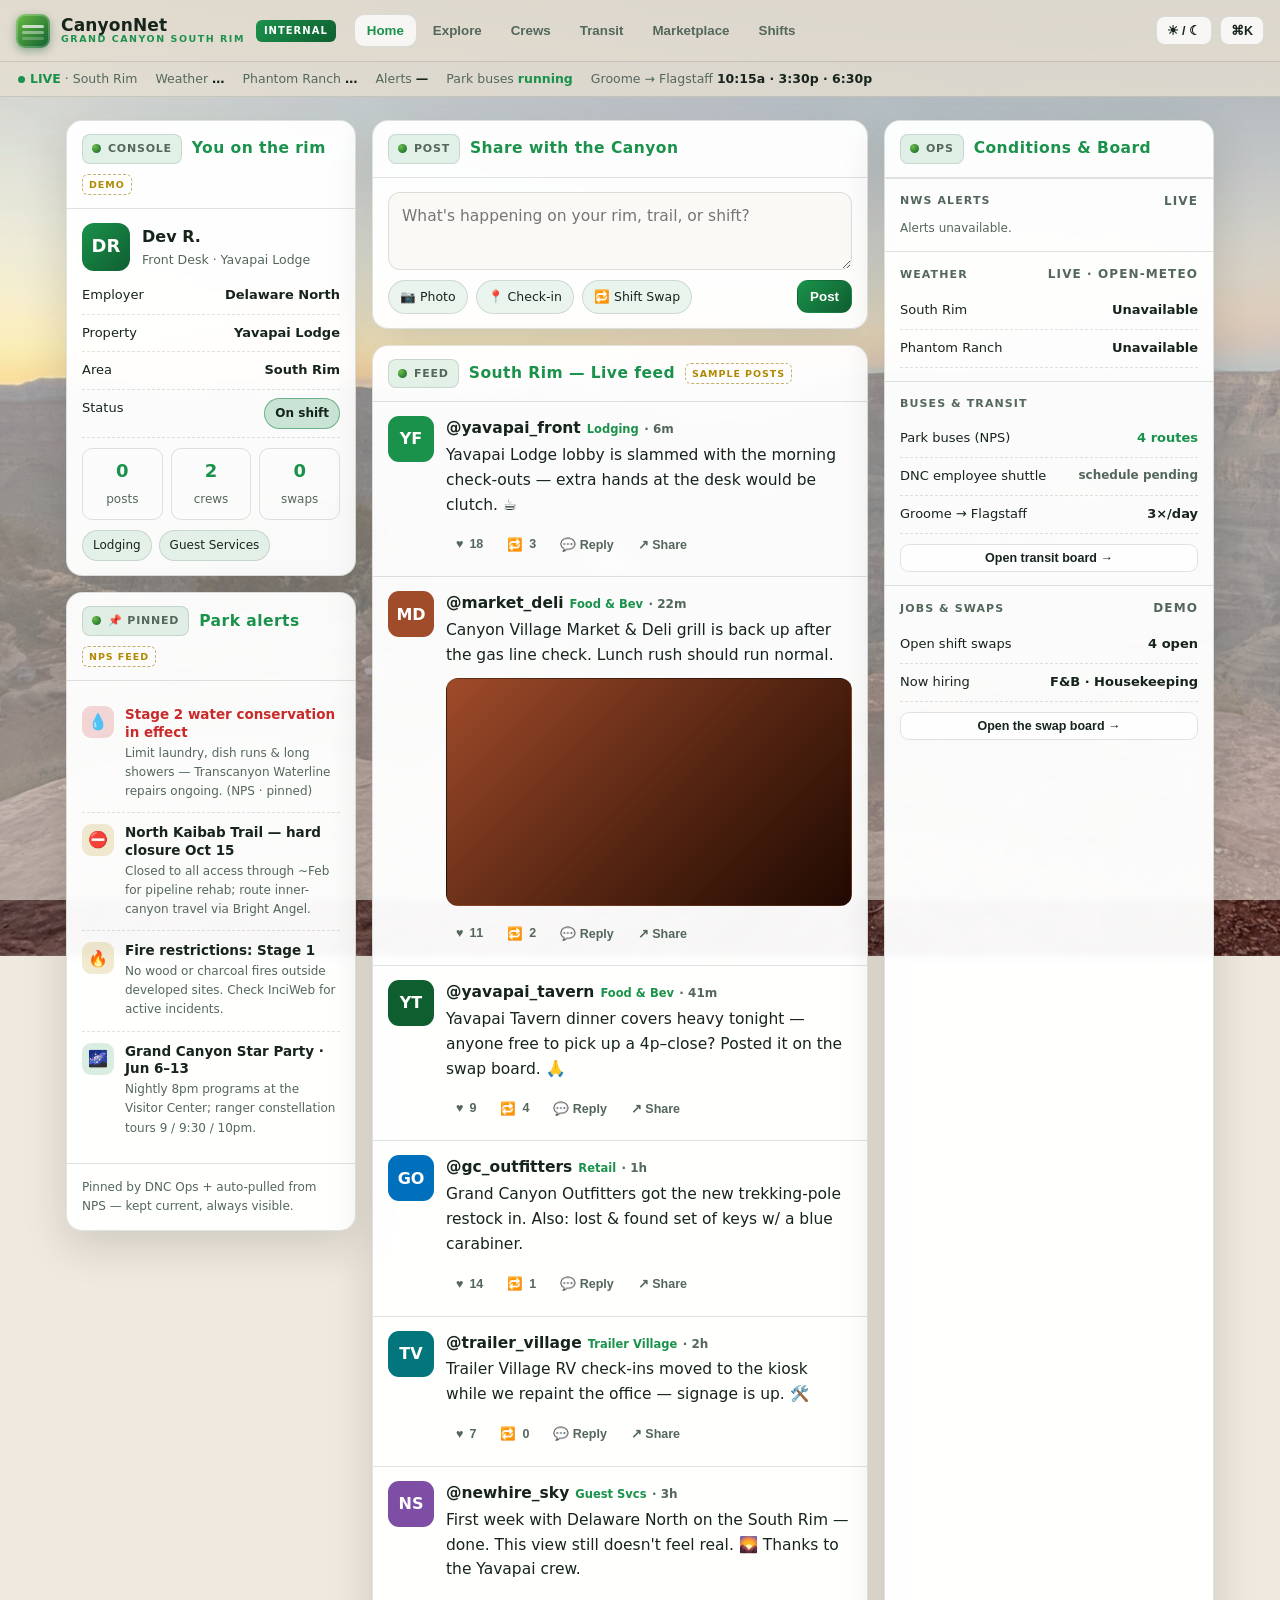
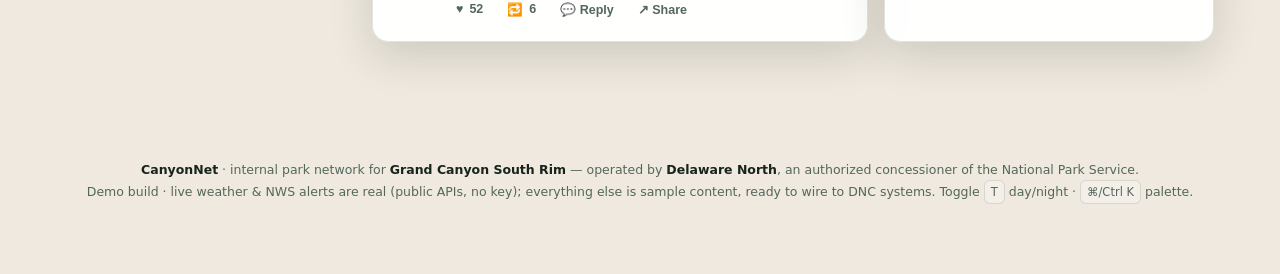
==== commit 6266f733: "canyonOPs: pinned NPS/park alerts in the left column (water, fire, closures, star party) Per Lee: im" ====
--- a/canyonOPs.html
+++ b/canyonOPs.html
@@ -144,6 +144,17 @@
   text-transform:uppercase; color:var(--muted); margin-bottom:8px}
 .alert{font-size:13px; padding:8px 10px; border-radius:9px; border:1px solid color-mix(in oklab,var(--warn) 40%, var(--border));
   background:color-mix(in oklab,var(--warn) 12%, transparent); margin-bottom:6px}
+/* pinned park alerts (left column) */
+.pa{display:flex; gap:11px; align-items:flex-start; padding:11px 0; border-top:1px dashed var(--border)}
+.pa:first-child{border-top:0}
+.pa .paico{width:32px; height:32px; border-radius:9px; display:grid; place-items:center; font-size:16px; flex:none}
+.pa .pat{font-weight:800; font-size:13.5px; line-height:1.32}
+.pa .pad{font-size:12px; color:var(--muted); margin-top:2px}
+.pa.crit .paico{background:color-mix(in oklab,var(--err) 18%, transparent)}
+.pa.crit .pat{color:var(--err)}
+.pa.warn .paico{background:color-mix(in oklab,var(--warn) 18%, transparent)}
+.pa.info .paico{background:color-mix(in oklab,var(--dnc) 16%, transparent)}
+.pinhdr{display:flex; align-items:center; gap:6px}
 
 .cardgrid{display:grid; grid-template-columns:repeat(auto-fill,minmax(232px,1fr)); gap:14px}
 .tile{border:1px solid var(--border); border-radius:14px; background:color-mix(in oklab,var(--term) 96%, transparent); box-shadow:var(--card-shadow); padding:15px; transition:.15s}
@@ -239,18 +250,26 @@
 <main class="main" id="app">
   <!-- ============ HOME ============ -->
   <div class="view home active" id="view-home">
-    <aside class="panel reveal">
-      <header><span class="badge"><span class="spark"></span> CONSOLE</span> You on the rim <span class="demo-pill">demo</span></header>
-      <div class="body">
-        <div class="who"><div class="avi" id="meAvi"></div><div><div class="name" id="meName"></div><div class="role" id="meRole"></div></div></div>
-        <div class="kv"><span>Employer</span><strong id="meCo"></strong></div>
-        <div class="kv"><span>Property</span><strong id="meProp"></strong></div>
-        <div class="kv"><span>Area</span><strong id="meArea"></strong></div>
-        <div class="kv"><span>Status</span><strong class="tag on" id="meStatus"></strong></div>
-        <div class="stat3"><div><b id="stPosts">0</b><span class="small">posts</span></div><div><b id="stCrews">0</b><span class="small">crews</span></div><div><b id="stSwaps">0</b><span class="small">swaps</span></div></div>
-        <div class="chips" id="meCrews"></div>
-      </div>
-    </aside>
+    <div class="reveal" style="display:grid; gap:16px; align-content:start">
+      <aside class="panel">
+        <header><span class="badge"><span class="spark"></span> CONSOLE</span> You on the rim <span class="demo-pill">demo</span></header>
+        <div class="body">
+          <div class="who"><div class="avi" id="meAvi"></div><div><div class="name" id="meName"></div><div class="role" id="meRole"></div></div></div>
+          <div class="kv"><span>Employer</span><strong id="meCo"></strong></div>
+          <div class="kv"><span>Property</span><strong id="meProp"></strong></div>
+          <div class="kv"><span>Area</span><strong id="meArea"></strong></div>
+          <div class="kv"><span>Status</span><strong class="tag on" id="meStatus"></strong></div>
+          <div class="stat3"><div><b id="stPosts">0</b><span class="small">posts</span></div><div><b id="stCrews">0</b><span class="small">crews</span></div><div><b id="stSwaps">0</b><span class="small">swaps</span></div></div>
+          <div class="chips" id="meCrews"></div>
+        </div>
+      </aside>
+      <!-- PINNED NPS / park alerts — kept current, never scrolls away like a feed post -->
+      <aside class="panel">
+        <header><span class="badge"><span class="spark"></span> 📌 PINNED</span> Park alerts <span class="demo-pill">NPS feed</span></header>
+        <div class="body" id="parkAlerts"></div>
+        <div class="body small" style="border-top:1px solid var(--border); color:var(--muted)">Pinned by DNC Ops + auto-pulled from NPS — kept current, always visible.</div>
+      </aside>
+    </div>
 
     <section style="display:grid; gap:16px">
       <article class="panel reveal">
@@ -433,6 +452,15 @@
  {w:"Thu · 7a–3p",what:"Canyon Village Market & Deli — line",by:"@market_deli",div:"Food & Bev",c:1,claimed:false},
 ];
 const TRENDING=["#yavapailodge","#shiftswap","#shuttlestatus","#brightangel","#condorwatch","#newhires","#trailervillage","#desertview","#staffhousing","#monsoonseason"];
+
+/* PINNED park alerts — NOT feed posts. Pinned, kept current, always in the left column.
+   Demo content; goes live from the NPS alerts/news feed via the backend proxy. */
+const PARK_ALERTS=[
+ {lvl:"crit",ico:"💧",t:"Stage 2 water conservation in effect",d:"Limit laundry, dish runs & long showers — Transcanyon Waterline repairs ongoing. (NPS · pinned)"},
+ {lvl:"warn",ico:"⛔",t:"North Kaibab Trail — hard closure Oct 15",d:"Closed to all access through ~Feb for pipeline rehab; route inner-canyon travel via Bright Angel."},
+ {lvl:"warn",ico:"🔥",t:"Fire restrictions: Stage 1",d:"No wood or charcoal fires outside developed sites. Check InciWeb for active incidents."},
+ {lvl:"info",ico:"🌌",t:"Grand Canyon Star Party · Jun 6–13",d:"Nightly 8pm programs at the Visitor Center; ranger constellation tours 9 / 9:30 / 10pm."},
+];
 
 /* transit data */
 const PARK_BUSES=[
@@ -481,6 +509,8 @@
    <button class="btn ${s.claimed?'':'primary'} sm claim" data-i="${i}" ${s.claimed?'disabled':''}>${s.claimed?'Claimed ✓':'Claim swap'}</button></div>`).join('');
   const open=SHIFTS.filter(s=>!s.claimed).length; $('#wSwaps').textContent=open+' open'; $('#stSwaps').textContent=SHIFTS.filter(s=>s.claimed).length; }
 function renderExplore(){ $('#trending').innerHTML=TRENDING.map(t=>`<span class="tag">${t}</span>`).join(''); }
+function renderAlerts(){ $('#parkAlerts').innerHTML=PARK_ALERTS.map(a=>`<div class="pa ${a.lvl}">
+  <div class="paico">${a.ico}</div><div><div class="pat">${a.t}</div><div class="pad">${a.d}</div></div></div>`).join(''); }
 function renderTransit(){
   $('#parkBuses').innerHTML=PARK_BUSES.map(b=>`<div class="routebar">
     <span class="dotc" style="background:${b.color};color:${b.color}"></span>
@@ -545,7 +575,7 @@
   }catch(e){ el.textContent='Alerts unavailable.'; $('#ax').textContent='—'; } }
 
 /* ---------- boot ---------- */
-renderMe(); renderFeed(); renderCrews(); renderMarket(); renderShifts(); renderExplore(); renderTransit();
+renderMe(); renderFeed(); renderCrews(); renderMarket(); renderShifts(); renderExplore(); renderTransit(); renderAlerts();
 $$('.reveal').forEach(el=>requestAnimationFrame(()=>el.classList.add('in')));
 loadWeather(); loadAlerts(); setInterval(loadWeather,600000); setInterval(loadAlerts,900000);
 </script>
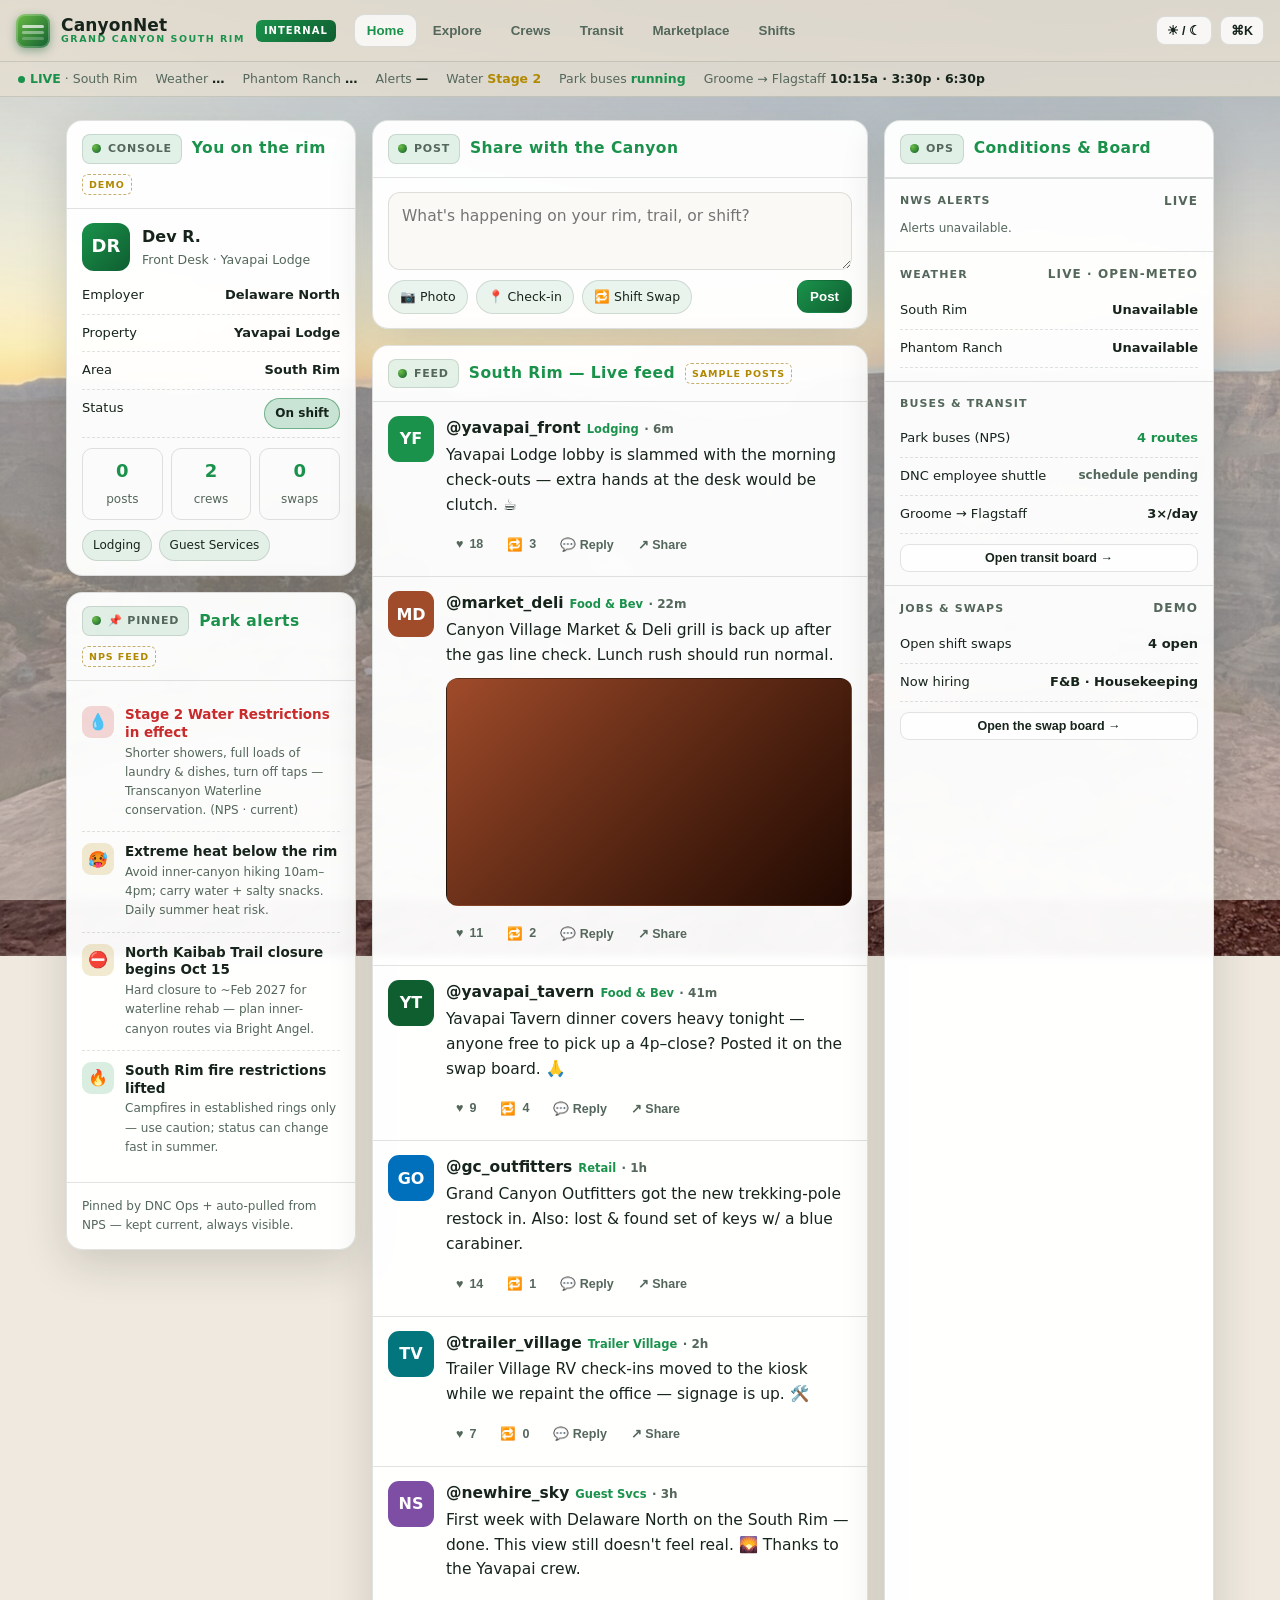
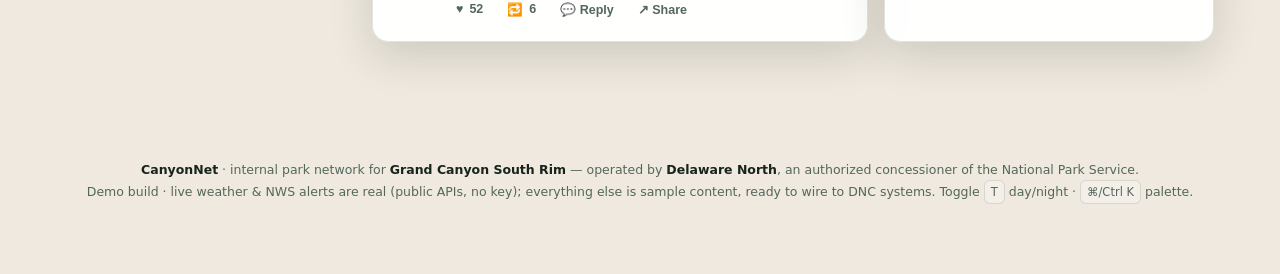
==== commit 4d8b6486: "canyonOPs: pinned alerts updated to current NPS status (2026-06-22) Stage 2 Water Restrictions (curr" ====
--- a/canyonOPs.html
+++ b/canyonOPs.html
@@ -242,6 +242,7 @@
   <span>Weather <b id="sx">…</b></span>
   <span>Phantom Ranch <b id="px">…</b></span>
   <span>Alerts <b id="ax">…</b></span>
+  <span>Water <b style="color:var(--warn)">Stage 2</b></span>
   <span>Park buses <b style="color:var(--ok)">running</b></span>
   <span>Groome → Flagstaff <b>10:15a · 3:30p · 6:30p</b></span>
   <span class="small" id="upd"></span>
@@ -455,11 +456,11 @@
 
 /* PINNED park alerts — NOT feed posts. Pinned, kept current, always in the left column.
    Demo content; goes live from the NPS alerts/news feed via the backend proxy. */
-const PARK_ALERTS=[
- {lvl:"crit",ico:"💧",t:"Stage 2 water conservation in effect",d:"Limit laundry, dish runs & long showers — Transcanyon Waterline repairs ongoing. (NPS · pinned)"},
- {lvl:"warn",ico:"⛔",t:"North Kaibab Trail — hard closure Oct 15",d:"Closed to all access through ~Feb for pipeline rehab; route inner-canyon travel via Bright Angel."},
- {lvl:"warn",ico:"🔥",t:"Fire restrictions: Stage 1",d:"No wood or charcoal fires outside developed sites. Check InciWeb for active incidents."},
- {lvl:"info",ico:"🌌",t:"Grand Canyon Star Party · Jun 6–13",d:"Nightly 8pm programs at the Visitor Center; ranger constellation tours 9 / 9:30 / 10pm."},
+const PARK_ALERTS=[  // current to NPS status as of 2026-06-22 — keep fresh before pitching
+ {lvl:"crit",ico:"💧",t:"Stage 2 Water Restrictions in effect",d:"Shorter showers, full loads of laundry & dishes, turn off taps — Transcanyon Waterline conservation. (NPS · current)"},
+ {lvl:"warn",ico:"🥵",t:"Extreme heat below the rim",d:"Avoid inner-canyon hiking 10am–4pm; carry water + salty snacks. Daily summer heat risk."},
+ {lvl:"warn",ico:"⛔",t:"North Kaibab Trail closure begins Oct 15",d:"Hard closure to ~Feb 2027 for waterline rehab — plan inner-canyon routes via Bright Angel."},
+ {lvl:"info",ico:"🔥",t:"South Rim fire restrictions lifted",d:"Campfires in established rings only — use caution; status can change fast in summer."},
 ];
 
 /* transit data */
